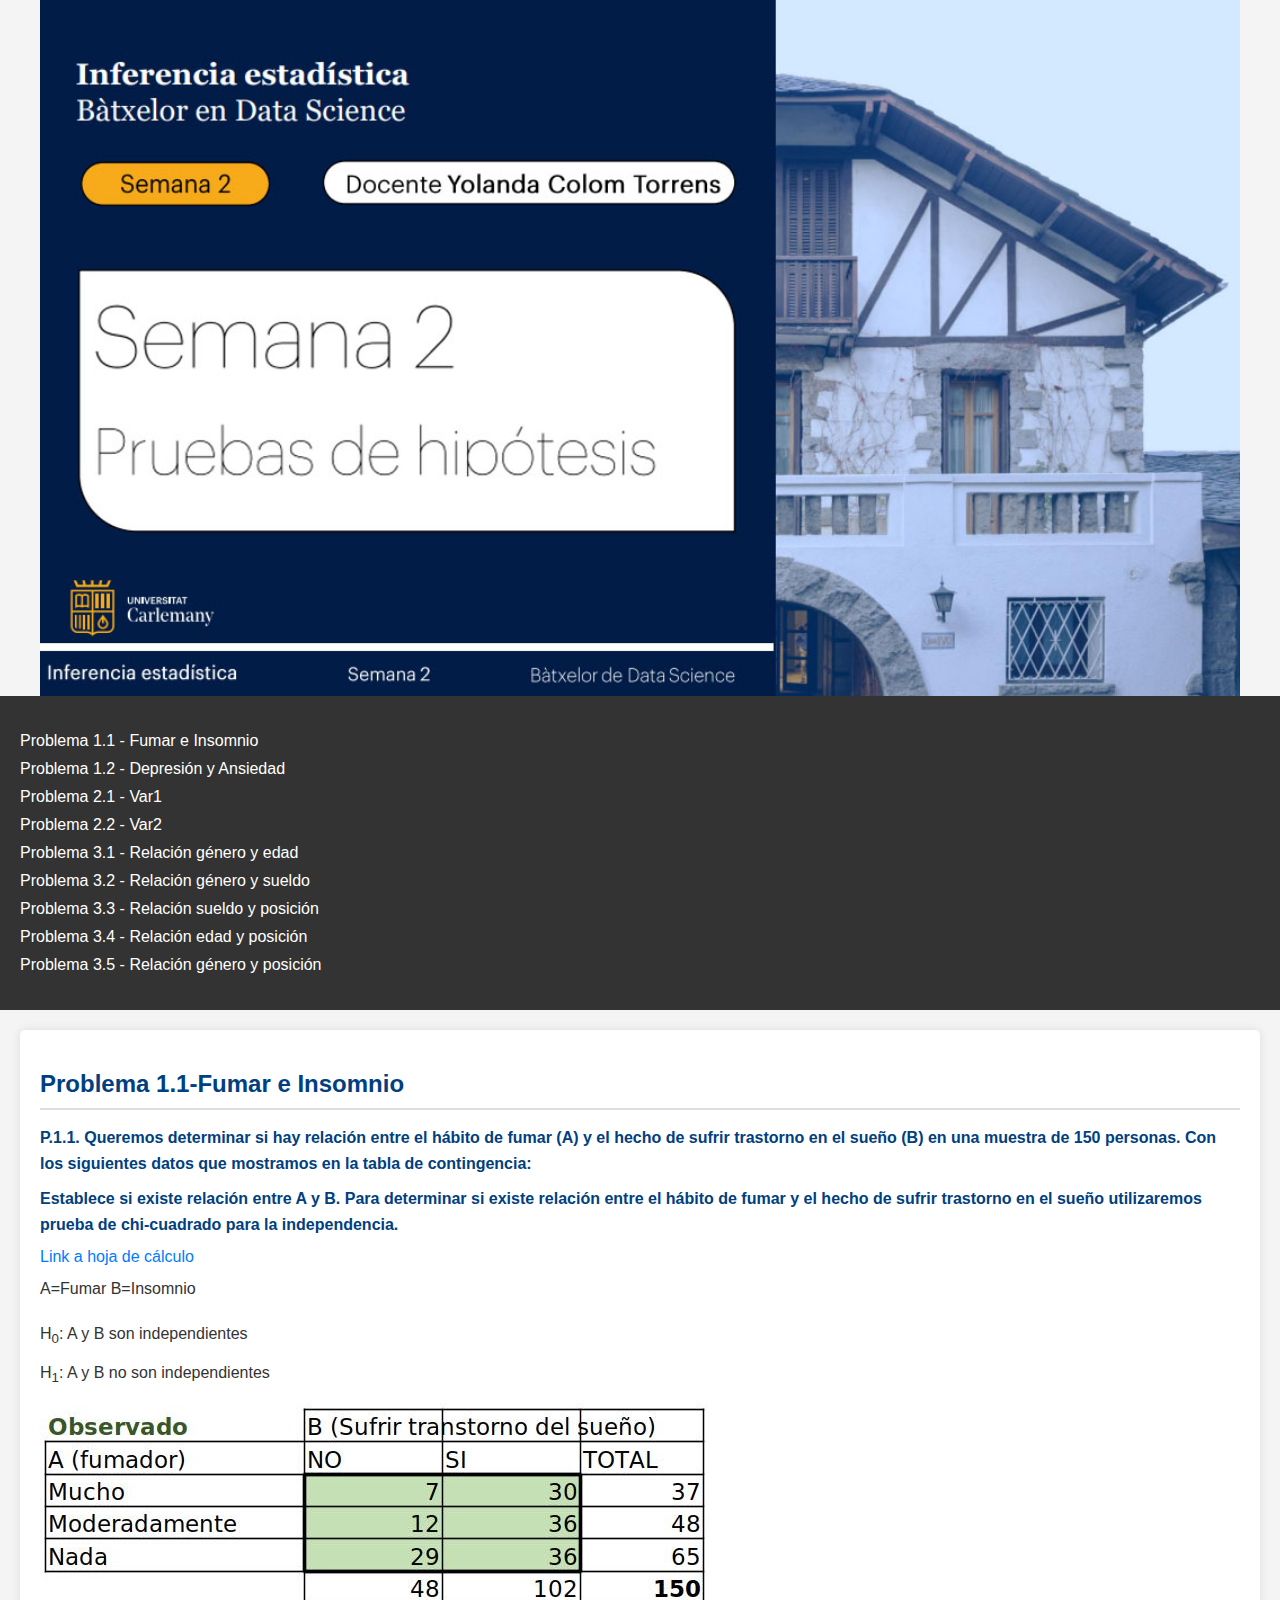
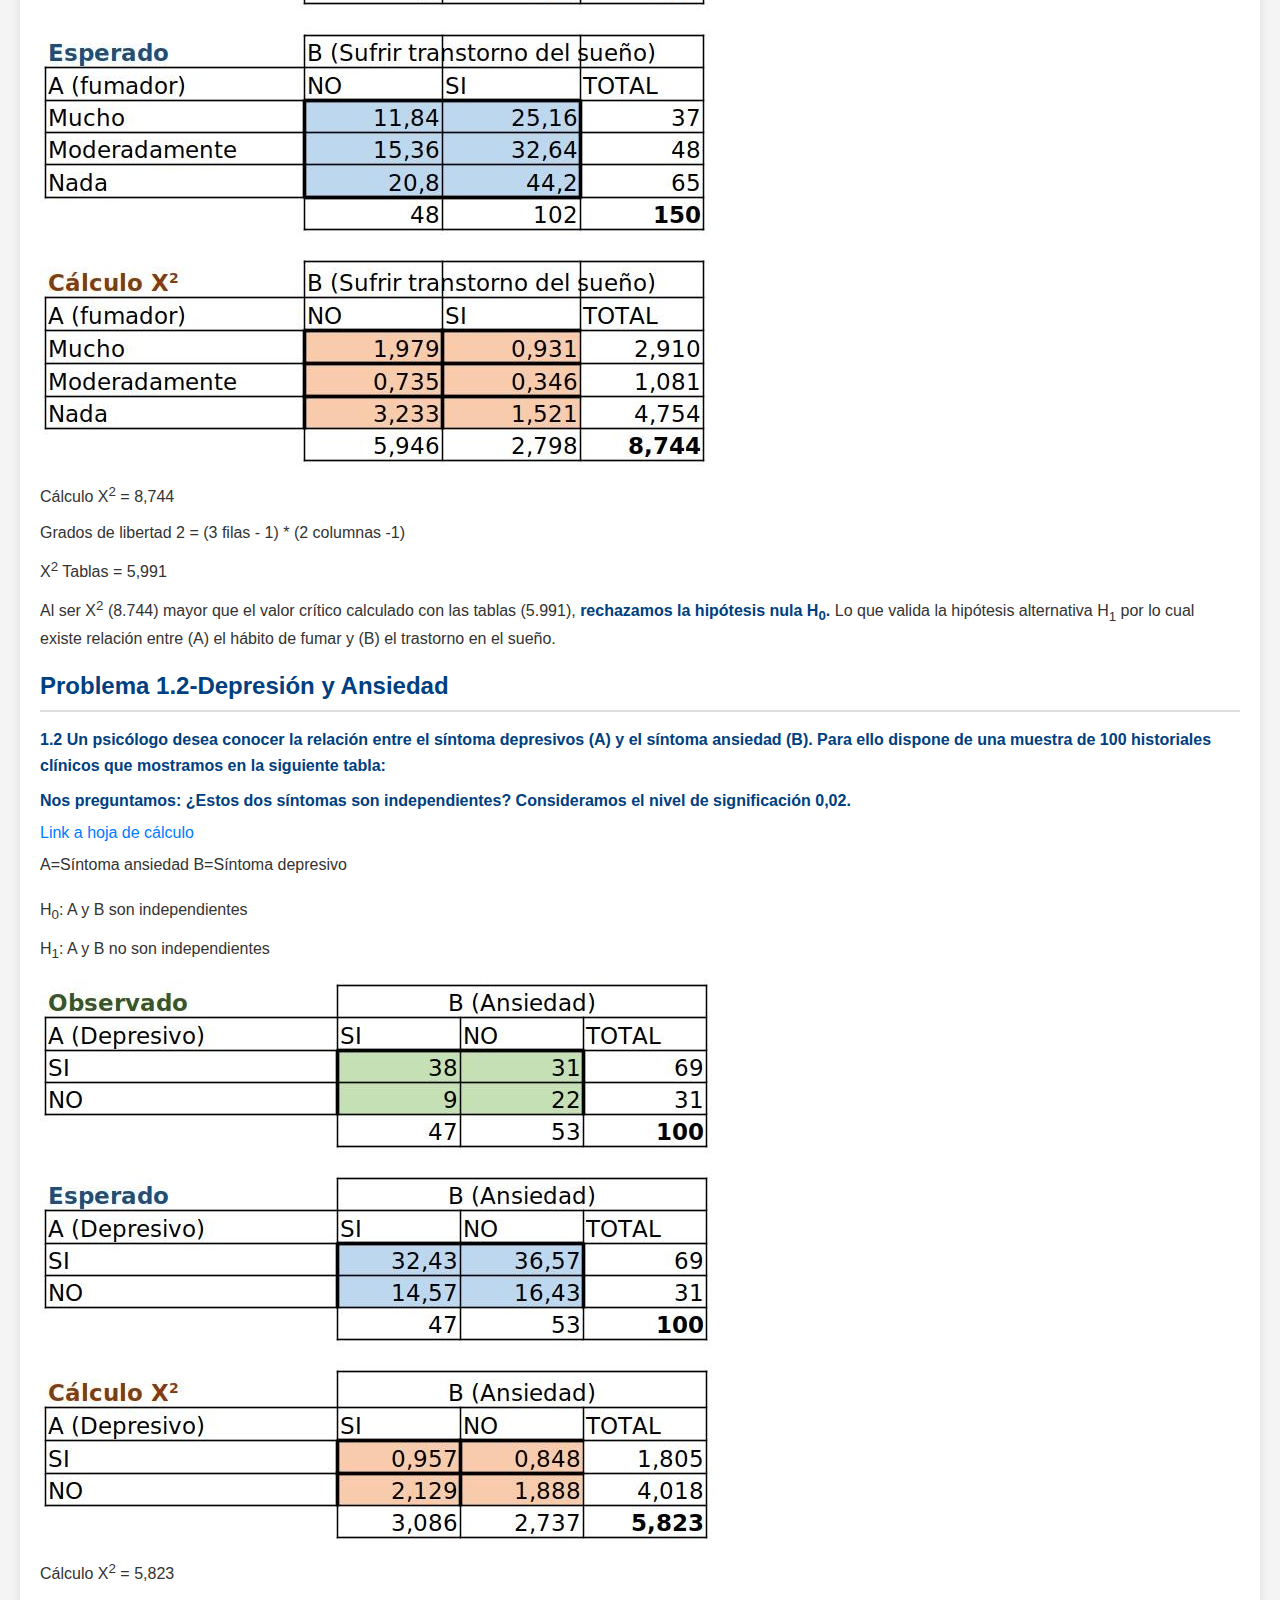
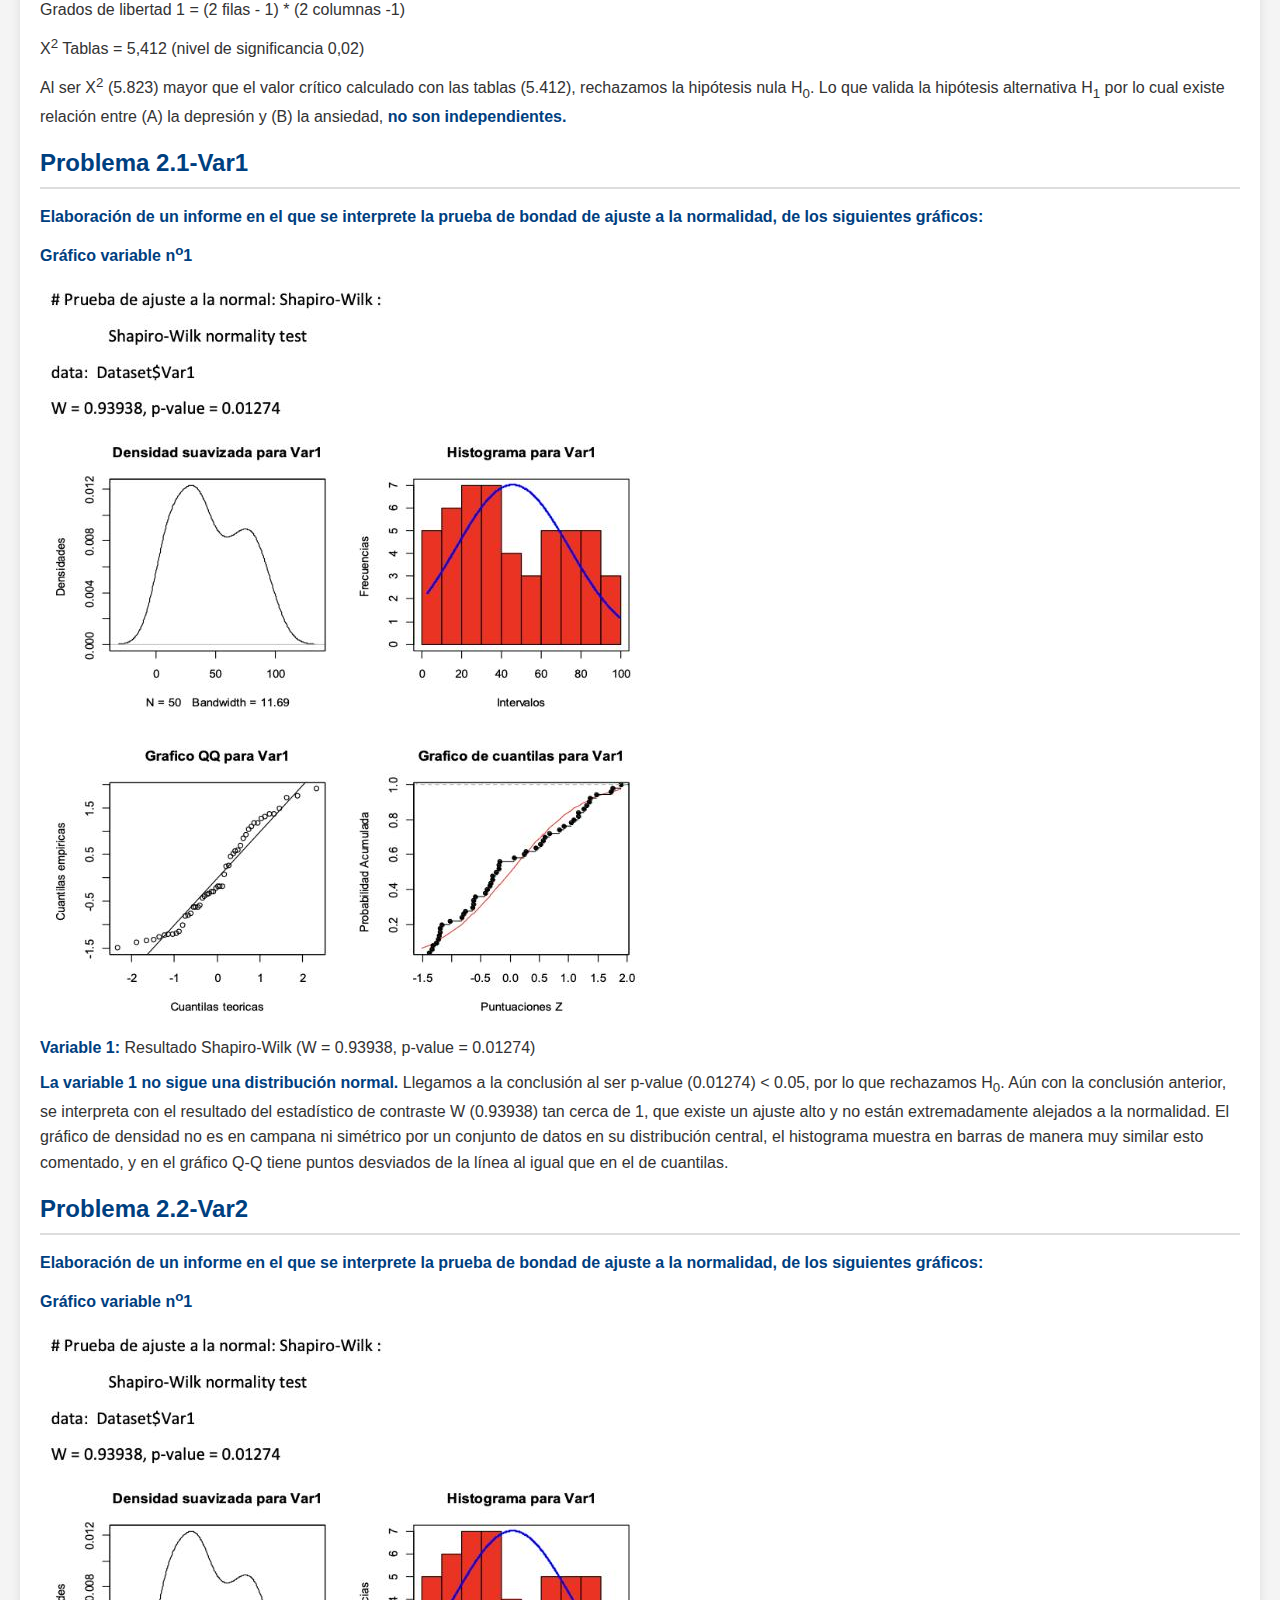
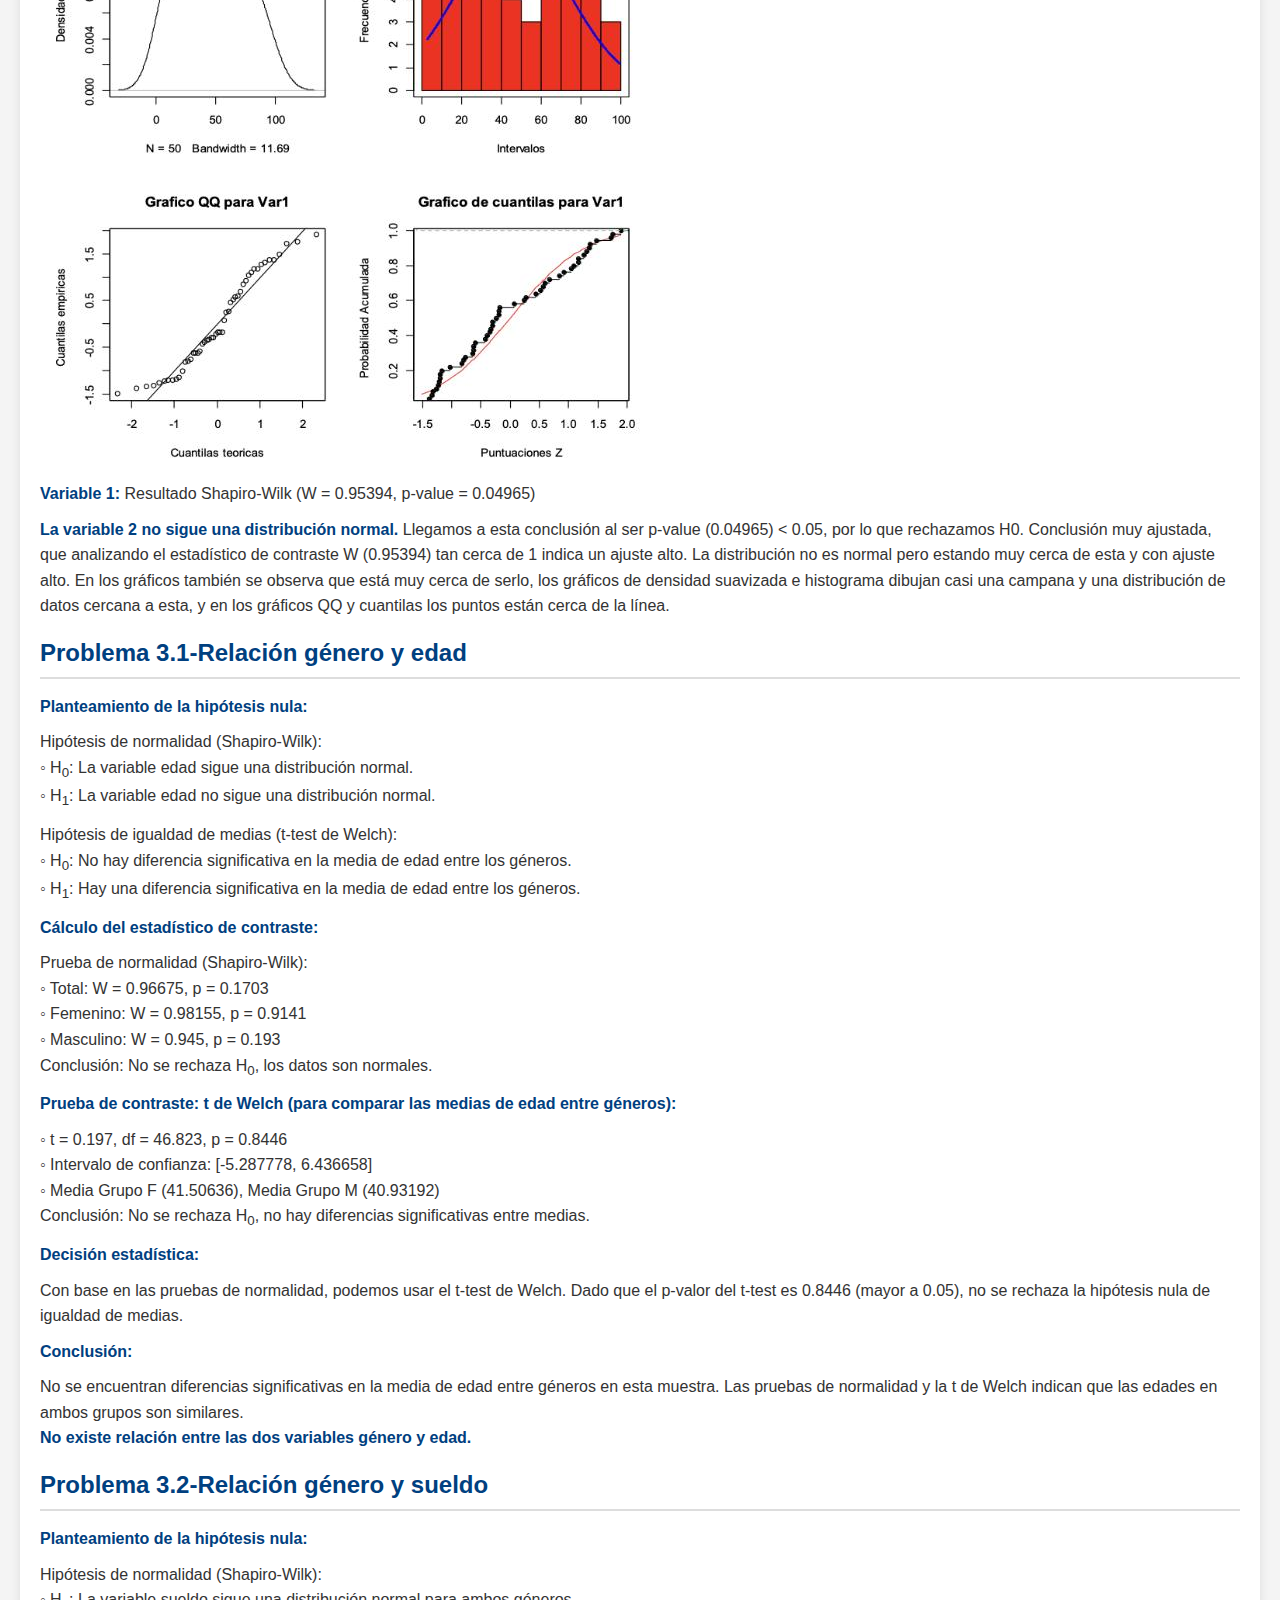
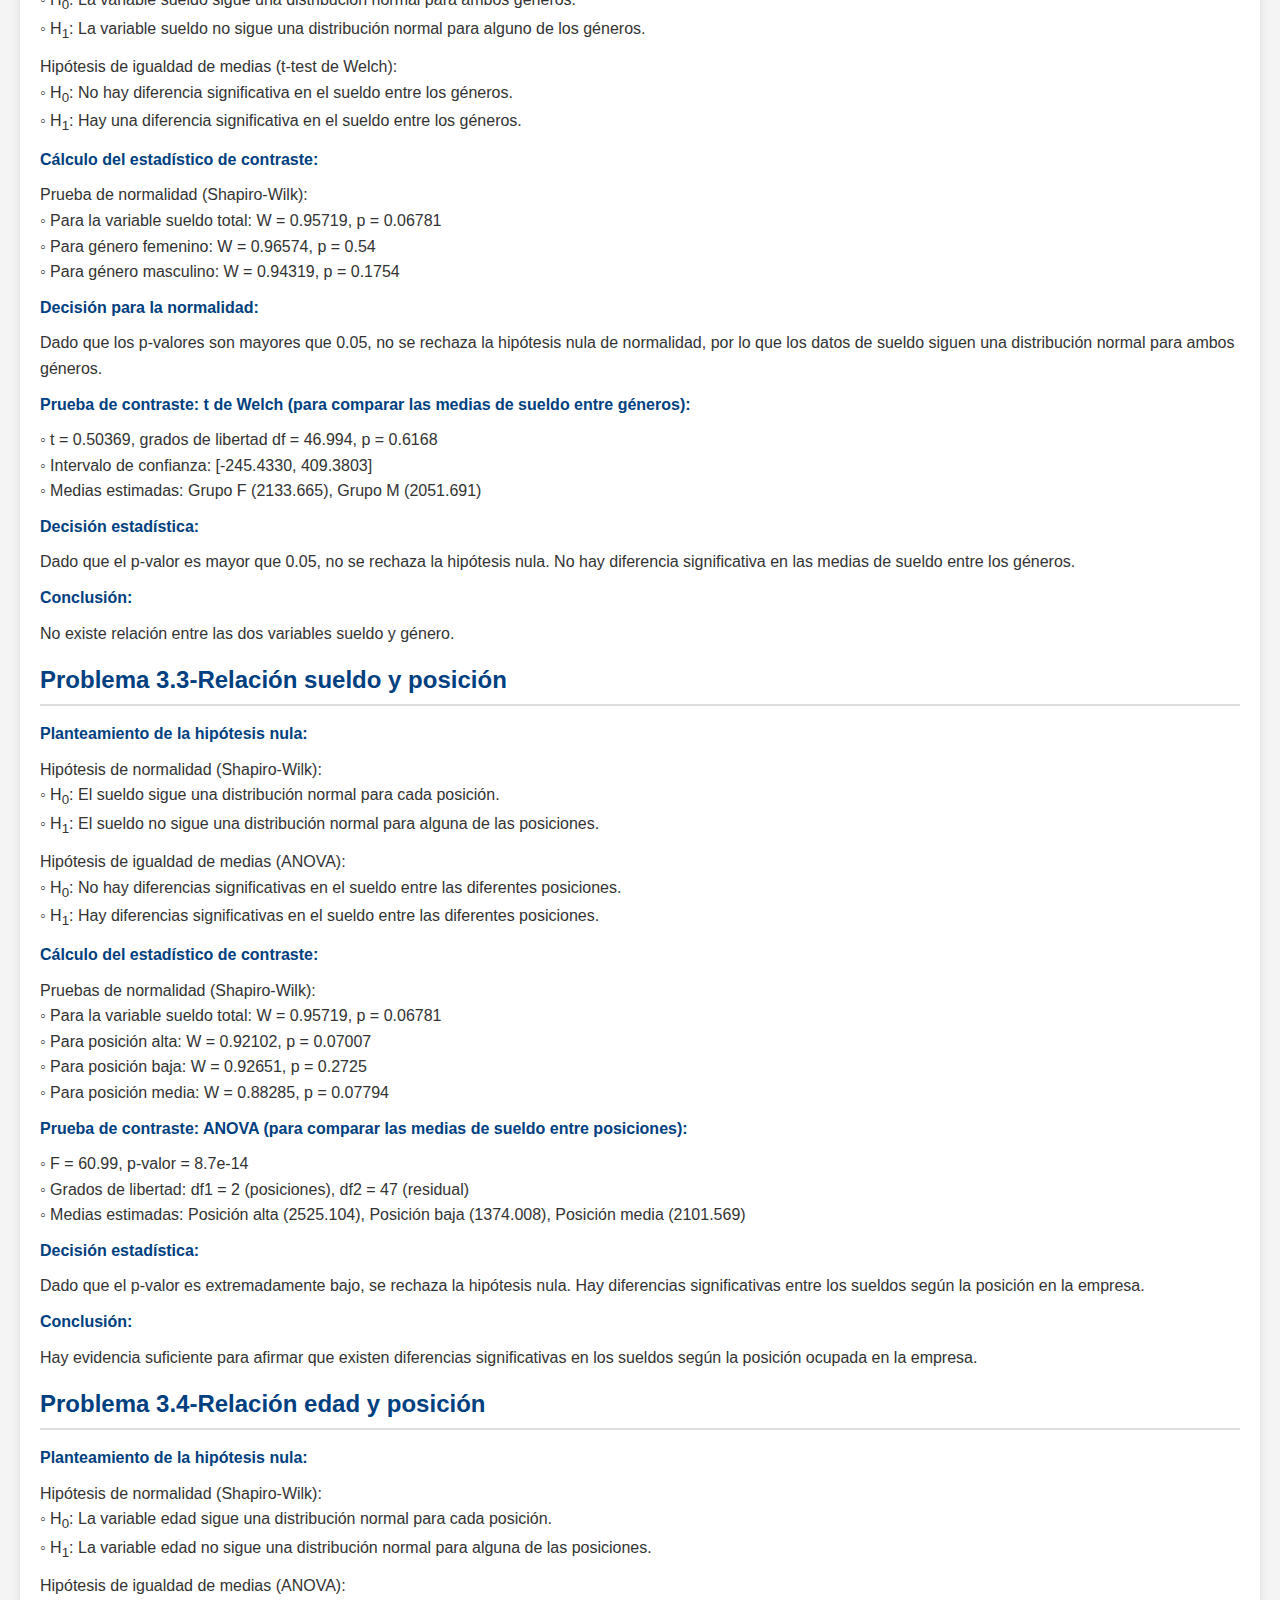
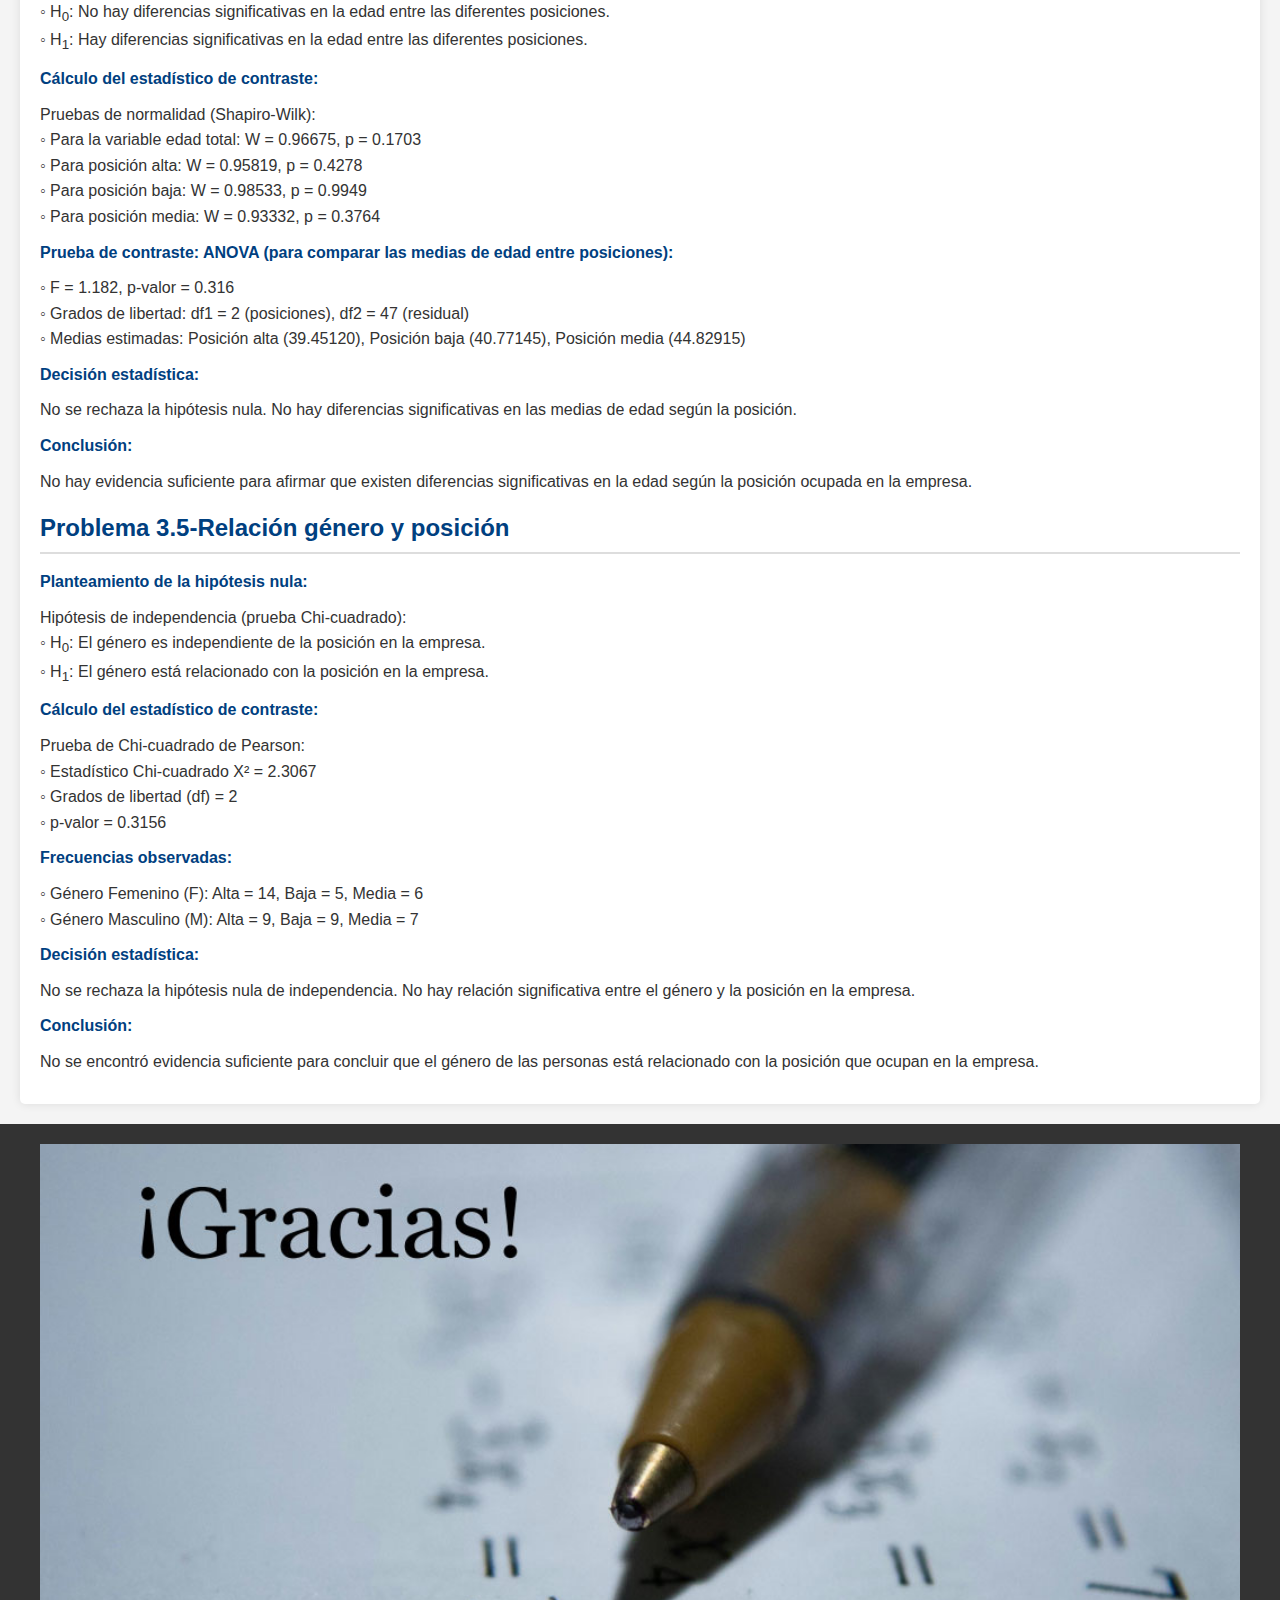
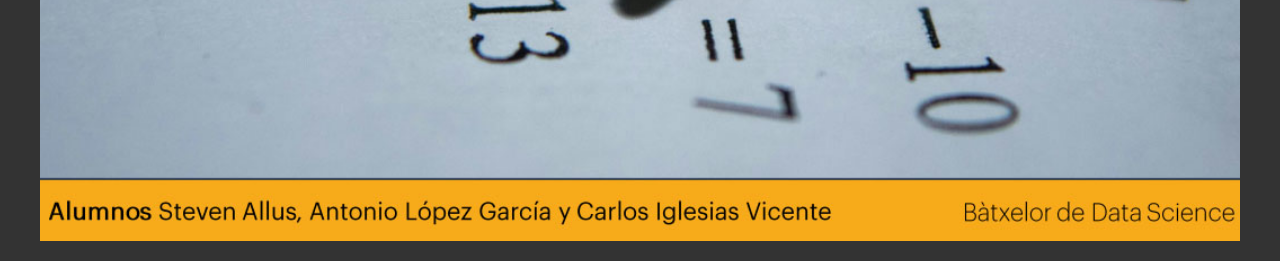
==== inferencia-estadistica/inferencia-estadistica-test.html @ 17f6346e "1-demo web" ====
<!DOCTYPE html>
<html lang="es">

<head>
  <meta charset="UTF-8">
  <meta name="viewport" content="width=device-width, initial-scale=1.0">
  <title>Inferencia estadística</title>
  <link rel="stylesheet" href="css/inferencia-estadistica-test.css">
</head>

<body>
  <img class="front-page" src="img/portada.jpg" alt="img_01">

  <!-- Índice -->
  <div id="indice">
    <ul>
      <li><a href="#fumar-insomnio">Problema 1.1 - Fumar e Insomnio</a></li>
      <li><a href="#depresion-ansiedad">Problema 1.2 - Depresión y Ansiedad</a></li>
      <li><a href="#var1">Problema 2.1 - Var1</a></li>
      <li><a href="#var2">Problema 2.2 - Var2</a></li>
      <li><a href="#relacion-genero-edad">Problema 3.1 - Relación género y edad</a></li>
      <li><a href="#relacion-genero-sueldo">Problema 3.2 - Relación género y sueldo</a></li>
      <li><a href="#relacion-sueldo-posicion">Problema 3.3 - Relación sueldo y posición</a></li>
      <li><a href="#relacion-edad-posicion">Problema 3.4 - Relación edad y posición</a></li>
      <li><a href="#relacion-genero-posicion">Problema 3.5 - Relación género y posición</a></li>
    </ul>
  </div>

  <!-- Secciones de problemas -->
  <article class="article">
    <section id="fumar-insomnio">
      <h2>Problema 1.1-Fumar e Insomnio</h2>
      <p>
        <strong>
          P.1.1. Queremos determinar si hay relación entre el hábito de fumar (A) y el hecho de
          sufrir trastorno en el sueño (B) en una muestra de 150 personas. Con los siguientes
          datos que mostramos en la tabla de contingencia:
        </strong>
      </p>
      <p>
        <strong>
          Establece si existe relación entre A y B.
          Para determinar si existe relación entre el hábito de fumar y el hecho de sufrir trastorno en el sueño
          utilizaremos prueba de chi-cuadrado para la independencia.
        </strong>
      </p>
      <a class="link"
        href="https://docs.google.com/spreadsheets/d/16hWwPOPFve8Zsmt8oKXIoWE0fWrvZRRQ/edit?gid=1324954301#gid=1324954301"
        target="_blank">Link a hoja de cálculo</a>
      <p>A=Fumar B=Insomnio</p>
      <div class="espacio"> </div>
      <p>H<sub>0</sub>: A y B son independientes</p>
      <p>H<sub>1</sub>: A y B no son independientes</p>
      <img class="test-1-1-image-02" src="img/test-1-1-image-02.jpg" alt="">
      <p>Cálculo X<sup>2</sup> = 8,744 </p>
      <p>Grados de libertad 2 = (3 filas - 1) * (2 columnas -1)</p>
      <p>X<sup>2</sup> Tablas = 5,991 </p>
      <p>Al ser X<sup>2</sup> (8.744) mayor que el valor crítico calculado con las tablas (5.991), <strong>rechazamos la
          hipótesis nula H<sub>0</sub>.</strong>

        Lo que valida la hipótesis alternativa H<sub>1</sub> por lo cual existe relación entre (A) el hábito de fumar y
        (B) el trastorno en el sueño.</p>
    </section>
    <section id="depresion-ansiedad">
      <h2>Problema 1.2-Depresión y Ansiedad</h2>
      <p>
        <strong>
          1.2 Un psicólogo desea conocer la relación entre el síntoma depresivos (A) y el síntoma
          ansiedad (B). Para ello dispone de una muestra de 100 historiales clínicos que
          mostramos en la siguiente tabla:
        </strong>
      </p>
      <p>
        <strong>
          Nos preguntamos: ¿Estos dos síntomas son independientes? Consideramos el nivel de
          significación 0,02.
        </strong>
      </p>
      <a class="link"
        href="https://docs.google.com/spreadsheets/d/17XYlmHq5eYqI2SYINn7-hJlilDhR_ae8/edit?usp=sharing&ouid=109041370115186845551&rtpof=true&sd=true"
        target="_blank">Link a hoja de cálculo</a>
      <p>A=Síntoma ansiedad B=Síntoma depresivo</p>
      <div class="espacio"> </div>
      <p>H<sub>0</sub>: A y B son independientes</p>
      <p>H<sub>1</sub>: A y B no son independientes</p>
      <img class="test-1-1-image-02" src="img/test-1-2-image-01.jpg" alt="">
      <p>Cálculo X<sup>2</sup> = 5,823</p>
      <p>Grados de libertad 1 = (2 filas - 1) * (2 columnas -1) </p>
      <p>X<sup>2</sup> Tablas = 5,412 (nivel de significancia 0,02)</p>
      <p>
        Al ser X<sup>2</sup> (5.823) mayor que el valor crítico calculado con las tablas (5.412), rechazamos la
        hipótesis nula H<sub>0</sub>.
        Lo que valida la hipótesis alternativa H<sub>1</sub> por lo cual existe relación entre (A) la depresión y (B) la
        ansiedad, <strong>no son independientes.</strong>
      </p>
    </section>

    <section id="var1">
      <h2>Problema 2.1-Var1</h2>
      <p>
        <strong>
          Elaboración de un informe en el que se interprete la prueba de bondad de ajuste a la normalidad, de los
          siguientes gráficos:
        </strong>
      </p>
      <p>
        <strong>Gráfico variable n<sup>o</sup>1</strong>
      </p>
      <img class="img-test-2" src="img/test-2-1-image-01.jpg" alt="Gráfico de la Variable 1">
      <p class="p-test-2"><strong>Variable 1:</strong> Resultado Shapiro-Wilk (W = 0.93938, p-value = 0.01274)</p>
      <p class="espacio"> </p>
      <p class="p-test-2">
        <strong>La variable 1 no sigue una distribución normal.</strong> Llegamos a la conclusión al ser p-value
        (0.01274) < 0.05, por lo que rechazamos H<sub>0</sub>.
          Aún con la conclusión anterior, se interpreta con el resultado del estadístico de contraste W (0.93938) tan
          cerca de 1,
          que existe un ajuste alto y no están extremadamente alejados a la normalidad.
          El gráfico de densidad no es en campana ni simétrico por un conjunto de datos en su distribución central, el
          histograma muestra en barras de manera muy similar esto comentado, y en el gráfico Q-Q tiene puntos desviados
          de
          la línea al igual que en el de cuantilas.
      </p>
    </section>


    <section id="var2">
      <h2>Problema 2.2-Var2</h2>
      <p>
        <strong>
          Elaboración de un informe en el que se interprete la prueba de bondad de ajuste a la normalidad, de los
          siguientes gráficos:
        </strong>
      </p>
      <p>
        <strong>Gráfico variable n<sup>o</sup>1</strong>
      </p>
      <img class="img-test-2" src="img/test-2-1-image-01.jpg" alt="Gráfico de la Variable 1">
      <p class="p-test-2"><strong>Variable 1:</strong> Resultado Shapiro-Wilk (W = 0.95394, p-value = 0.04965)</p>
      <p class="espacio"> </p>
      <p class="p-test-2">
        <strong>La variable 2 no sigue una distribución normal.</strong> Llegamos a esta conclusión al ser p-value
        (0.04965) < 0.05, por lo que rechazamos H0. Conclusión muy ajustada, que analizando el estadístico de contraste
          W (0.95394) tan cerca de 1 indica un ajuste alto. La distribución no es normal pero estando muy cerca de esta
          y con ajuste alto. En los gráficos también se observa que está muy cerca de serlo, los gráficos de densidad
          suavizada e histograma dibujan casi una campana y una distribución de datos cercana a esta, y en los gráficos
          QQ y cuantilas los puntos están cerca de la línea. </p>
    </section>

    <section id="relacion-genero-edad">
      <h2>Problema 3.1-Relación género y edad</h2>

      <div class="contenedor">
        <div class="columna izquierda">
          <p><strong>Planteamiento de la hipótesis nula:</strong></p>
          <p>
            Hipótesis de normalidad (Shapiro-Wilk): <br>
            ◦ H<sub>0</sub>: La variable edad sigue una distribución normal. <br>
            ◦ H<sub>1</sub>: La variable edad no sigue una distribución normal.
          </p>
          <p>
            Hipótesis de igualdad de medias (t-test de Welch): <br>
            ◦ H<sub>0</sub>: No hay diferencia significativa en la media de edad entre los géneros. <br>
            ◦ H<sub>1</sub>: Hay una diferencia significativa en la media de edad entre los géneros.
          </p>
          <p><strong>Cálculo del estadístico de contraste:</strong></p>
          <p>
            Prueba de normalidad (Shapiro-Wilk): <br>
            ◦ Total: W = 0.96675, p = 0.1703 <br>
            ◦ Femenino: W = 0.98155, p = 0.9141 <br>
            ◦ Masculino: W = 0.945, p = 0.193 <br>
            Conclusión: No se rechaza H<sub>0</sub>, los datos son normales.
          </p>
        </div>

        <div class="columna derecha">
          <p><strong>Prueba de contraste: t de Welch (para comparar las medias de edad entre géneros):</strong></p>
          <p>
            ◦ t = 0.197, df = 46.823, p = 0.8446 <br>
            ◦ Intervalo de confianza: [-5.287778, 6.436658] <br>
            ◦ Media Grupo F (41.50636), Media Grupo M (40.93192) <br>
            Conclusión: No se rechaza H<sub>0</sub>, no hay diferencias significativas entre medias.
          </p>
          <p><strong>Decisión estadística:</strong></p>
          <p>
            Con base en las pruebas de normalidad, podemos usar el t-test de Welch. Dado que el p-valor del t-test es
            0.8446 (mayor a 0.05), no se rechaza la hipótesis nula de igualdad de medias.
          </p>
          <p><strong>Conclusión:</strong></p>
          <p>
            No se encuentran diferencias significativas en la media de edad entre géneros en esta muestra. Las pruebas
            de normalidad y la t de Welch indican que las edades en ambos grupos son similares. <br>
            <strong>No existe relación entre las dos variables género y edad.</strong>
          </p>
        </div>
      </div>
    </section>


    <section id="relacion-genero-sueldo">
      <h2>Problema 3.2-Relación género y sueldo</h2>

      <div class="contenedor">
        <div class="columna izquierda">
          <p><strong>Planteamiento de la hipótesis nula:</strong></p>
          <p>
            Hipótesis de normalidad (Shapiro-Wilk): <br>
            ◦ H<sub>0</sub>: La variable sueldo sigue una distribución normal para ambos géneros. <br>
            ◦ H<sub>1</sub>: La variable sueldo no sigue una distribución normal para alguno de los géneros.
          </p>
          <p>
            Hipótesis de igualdad de medias (t-test de Welch): <br>
            ◦ H<sub>0</sub>: No hay diferencia significativa en el sueldo entre los géneros. <br>
            ◦ H<sub>1</sub>: Hay una diferencia significativa en el sueldo entre los géneros.
          </p>
          <p><strong>Cálculo del estadístico de contraste:</strong></p>
          <p>
            Prueba de normalidad (Shapiro-Wilk): <br>
            ◦ Para la variable sueldo total: W = 0.95719, p = 0.06781 <br>
            ◦ Para género femenino: W = 0.96574, p = 0.54 <br>
            ◦ Para género masculino: W = 0.94319, p = 0.1754
          </p>
        </div>

        <div class="columna derecha">
          <p><strong>Decisión para la normalidad:</strong></p>
          <p>
            Dado que los p-valores son mayores que 0.05, no se rechaza la hipótesis nula de normalidad, por lo que los
            datos de sueldo siguen una distribución normal para ambos géneros.
          </p>
          <p><strong>Prueba de contraste: t de Welch (para comparar las medias de sueldo entre géneros):</strong></p>
          <p>
            ◦ t = 0.50369, grados de libertad df = 46.994, p = 0.6168 <br>
            ◦ Intervalo de confianza: [-245.4330, 409.3803] <br>
            ◦ Medias estimadas: Grupo F (2133.665), Grupo M (2051.691)
          </p>
          <p><strong>Decisión estadística:</strong></p>
          <p>
            Dado que el p-valor es mayor que 0.05, no se rechaza la hipótesis nula. No hay diferencia significativa en
            las medias de sueldo entre los géneros.
          </p>
          <p><strong>Conclusión:</strong></p>
          <p>No existe relación entre las dos variables sueldo y género.</p>
        </div>
      </div>
    </section>

    <!-- Problema 3.3 - Relación sueldo y posición -->
    <section id="relacion-sueldo-posicion">
      <h2>Problema 3.3-Relación sueldo y posición</h2>

      <div class="contenedor">
        <div class="columna izquierda">
          <p><strong>Planteamiento de la hipótesis nula:</strong></p>
          <p>
            Hipótesis de normalidad (Shapiro-Wilk): <br>
            ◦ H<sub>0</sub>: El sueldo sigue una distribución normal para cada posición. <br>
            ◦ H<sub>1</sub>: El sueldo no sigue una distribución normal para alguna de las posiciones.
          </p>
          <p>
            Hipótesis de igualdad de medias (ANOVA): <br>
            ◦ H<sub>0</sub>: No hay diferencias significativas en el sueldo entre las diferentes posiciones. <br>
            ◦ H<sub>1</sub>: Hay diferencias significativas en el sueldo entre las diferentes posiciones.
          </p>
          <p><strong>Cálculo del estadístico de contraste:</strong></p>
          <p>
            Pruebas de normalidad (Shapiro-Wilk): <br>
            ◦ Para la variable sueldo total: W = 0.95719, p = 0.06781 <br>
            ◦ Para posición alta: W = 0.92102, p = 0.07007 <br>
            ◦ Para posición baja: W = 0.92651, p = 0.2725 <br>
            ◦ Para posición media: W = 0.88285, p = 0.07794
          </p>
        </div>

        <div class="columna derecha">
          <p><strong>Prueba de contraste: ANOVA (para comparar las medias de sueldo entre posiciones):</strong></p>
          <p>
            ◦ F = 60.99, p-valor = 8.7e-14 <br>
            ◦ Grados de libertad: df1 = 2 (posiciones), df2 = 47 (residual) <br>
            ◦ Medias estimadas: Posición alta (2525.104), Posición baja (1374.008), Posición media (2101.569)
          </p>
          <p><strong>Decisión estadística:</strong></p>
          <p>
            Dado que el p-valor es extremadamente bajo, se rechaza la hipótesis nula. Hay diferencias significativas
            entre los sueldos según la posición en la empresa.
          </p>
          <p><strong>Conclusión:</strong></p>
          <p>Hay evidencia suficiente para afirmar que existen diferencias significativas en los sueldos según la
            posición ocupada en la empresa.</p>
        </div>
      </div>
    </section>

    <!-- Problema 3.4 - Relación edad y posición -->
    <section id="relacion-edad-posicion">
      <h2>Problema 3.4-Relación edad y posición</h2>

      <div class="contenedor">
        <div class="columna izquierda">
          <p><strong>Planteamiento de la hipótesis nula:</strong></p>
          <p>
            Hipótesis de normalidad (Shapiro-Wilk): <br>
            ◦ H<sub>0</sub>: La variable edad sigue una distribución normal para cada posición. <br>
            ◦ H<sub>1</sub>: La variable edad no sigue una distribución normal para alguna de las posiciones.
          </p>
          <p>
            Hipótesis de igualdad de medias (ANOVA): <br>
            ◦ H<sub>0</sub>: No hay diferencias significativas en la edad entre las diferentes posiciones. <br>
            ◦ H<sub>1</sub>: Hay diferencias significativas en la edad entre las diferentes posiciones.
          </p>
          <p><strong>Cálculo del estadístico de contraste:</strong></p>
          <p>
            Pruebas de normalidad (Shapiro-Wilk): <br>
            ◦ Para la variable edad total: W = 0.96675, p = 0.1703 <br>
            ◦ Para posición alta: W = 0.95819, p = 0.4278 <br>
            ◦ Para posición baja: W = 0.98533, p = 0.9949 <br>
            ◦ Para posición media: W = 0.93332, p = 0.3764
          </p>
        </div>

        <div class="columna derecha">
          <p><strong>Prueba de contraste: ANOVA (para comparar las medias de edad entre posiciones):</strong></p>
          <p>
            ◦ F = 1.182, p-valor = 0.316 <br>
            ◦ Grados de libertad: df1 = 2 (posiciones), df2 = 47 (residual) <br>
            ◦ Medias estimadas: Posición alta (39.45120), Posición baja (40.77145), Posición media (44.82915)
          </p>
          <p><strong>Decisión estadística:</strong></p>
          <p>No se rechaza la hipótesis nula. No hay diferencias significativas en las medias de edad según la posición.
          </p>
          <p><strong>Conclusión:</strong></p>
          <p>No hay evidencia suficiente para afirmar que existen diferencias significativas en la edad según la
            posición ocupada en la empresa.</p>
        </div>
      </div>
    </section>

    <!-- Problema 3.5 - Relación género y posición -->
    <section id="relacion-genero-posicion">
      <h2>Problema 3.5-Relación género y posición</h2>

      <div class="contenedor">
        <div class="columna izquierda">
          <p><strong>Planteamiento de la hipótesis nula:</strong></p>
          <p>
            Hipótesis de independencia (prueba Chi-cuadrado): <br>
            ◦ H<sub>0</sub>: El género es independiente de la posición en la empresa. <br>
            ◦ H<sub>1</sub>: El género está relacionado con la posición en la empresa.
          </p>
          <p><strong>Cálculo del estadístico de contraste:</strong></p>
          <p>
            Prueba de Chi-cuadrado de Pearson: <br>
            ◦ Estadístico Chi-cuadrado X² = 2.3067 <br>
            ◦ Grados de libertad (df) = 2 <br>
            ◦ p-valor = 0.3156
          </p>
          <p><strong>Frecuencias observadas:</strong></p>
          <p>
            ◦ Género Femenino (F): Alta = 14, Baja = 5, Media = 6 <br>
            ◦ Género Masculino (M): Alta = 9, Baja = 9, Media = 7
          </p>
        </div>

        <div class="columna derecha">
          <p><strong>Decisión estadística:</strong></p>
          <p>No se rechaza la hipótesis nula de independencia. No hay relación significativa entre el género y la
            posición en la empresa.</p>
          <p><strong>Conclusión:</strong></p>
          <p>No se encontró evidencia suficiente para concluir que el género de las personas está relacionado con la
            posición que ocupan en la empresa.</p>
        </div>
      </div>
    </section>
  </article>
  <footer>
    <img class="front-page" src="img/end.jpg" alt="footer">
  </footer>
</body>

</html>
---- inferencia-estadistica/css/inferencia-estadistica-test.css ----
/* Estilos generales */
body {
    font-family: Arial, sans-serif;
    margin: 0;
    padding: 0;
    background-color: #f4f4f4;
    color: #333;
  }
  
  h1, h2 {
    color: #004080;
  }
  
  p {
    line-height: 1.6;
    margin: 15px 0;
  }
  
  a {
    color: #007bff;
    text-decoration: none;
  }
  
  a:hover {
    text-decoration: underline;
  }
  
  /* Estilo para la portada */
  .front-page {
    display: block;
    margin: 0 auto;
    width: 100%;
    max-width: 1200px;
  }
  
  /* Índice */
  #indice {
    background-color: #333;
    padding: 20px;
    color: white;
  }
  
  #indice ul {
    list-style: none;
    padding-left: 0;
  }
  
  #indice li {
    margin: 10px 0;
  }
  
  #indice a {
    color: white;
  }
  
  #indice a:hover {
    color: #ddd;
  }
  
  /* Estilos para los artículos */
  .article {
    margin: 20px;
    padding: 20px;
    background-color: white;
    border-radius: 5px;
    box-shadow: 0 0 10px rgba(0, 0, 0, 0.1);
  }
  
  .article h2 {
    border-bottom: 2px solid #ddd;
    padding-bottom: 10px;
    margin-bottom: 15px;
  }
  
  .article p {
    margin: 10px 0;
  }
  
  .article strong {
    color: #004080;
  }
  
  /* Estilos para imágenes dentro de las secciones */
  .article img {
    display: block;
    margin: 15px 0;
    max-width: 100%;
    height: auto;
    border-radius: 5px;
  }
  
  /* Espacios adicionales */
  .espacio {
    margin: 20px 0;
  }
  
  /* Footer */
  footer {
    background-color: #333;
    color: white;
    text-align: center;
    padding: 20px;
    margin-top: 20px;
  }
  
  footer img {
    display: block;
    margin: 0 auto;
    max-width: 300px;
    height: auto;
  }
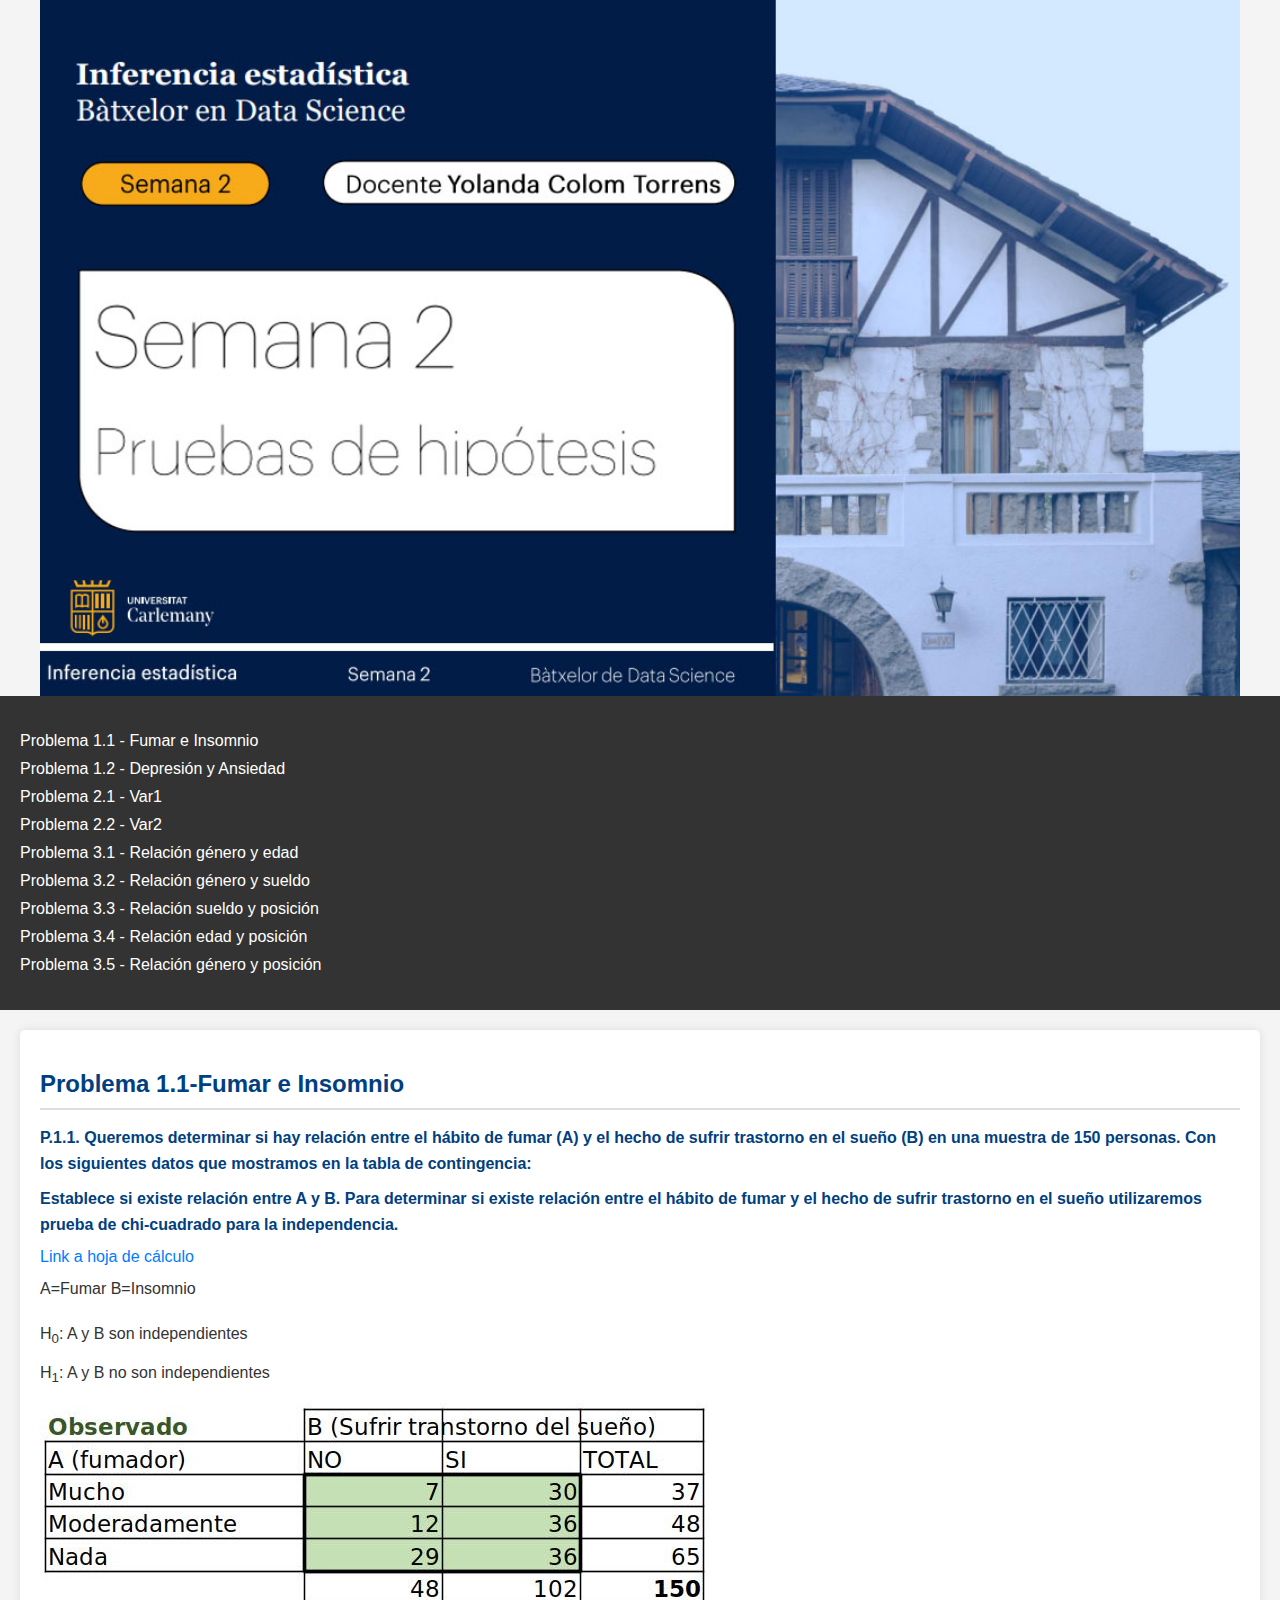
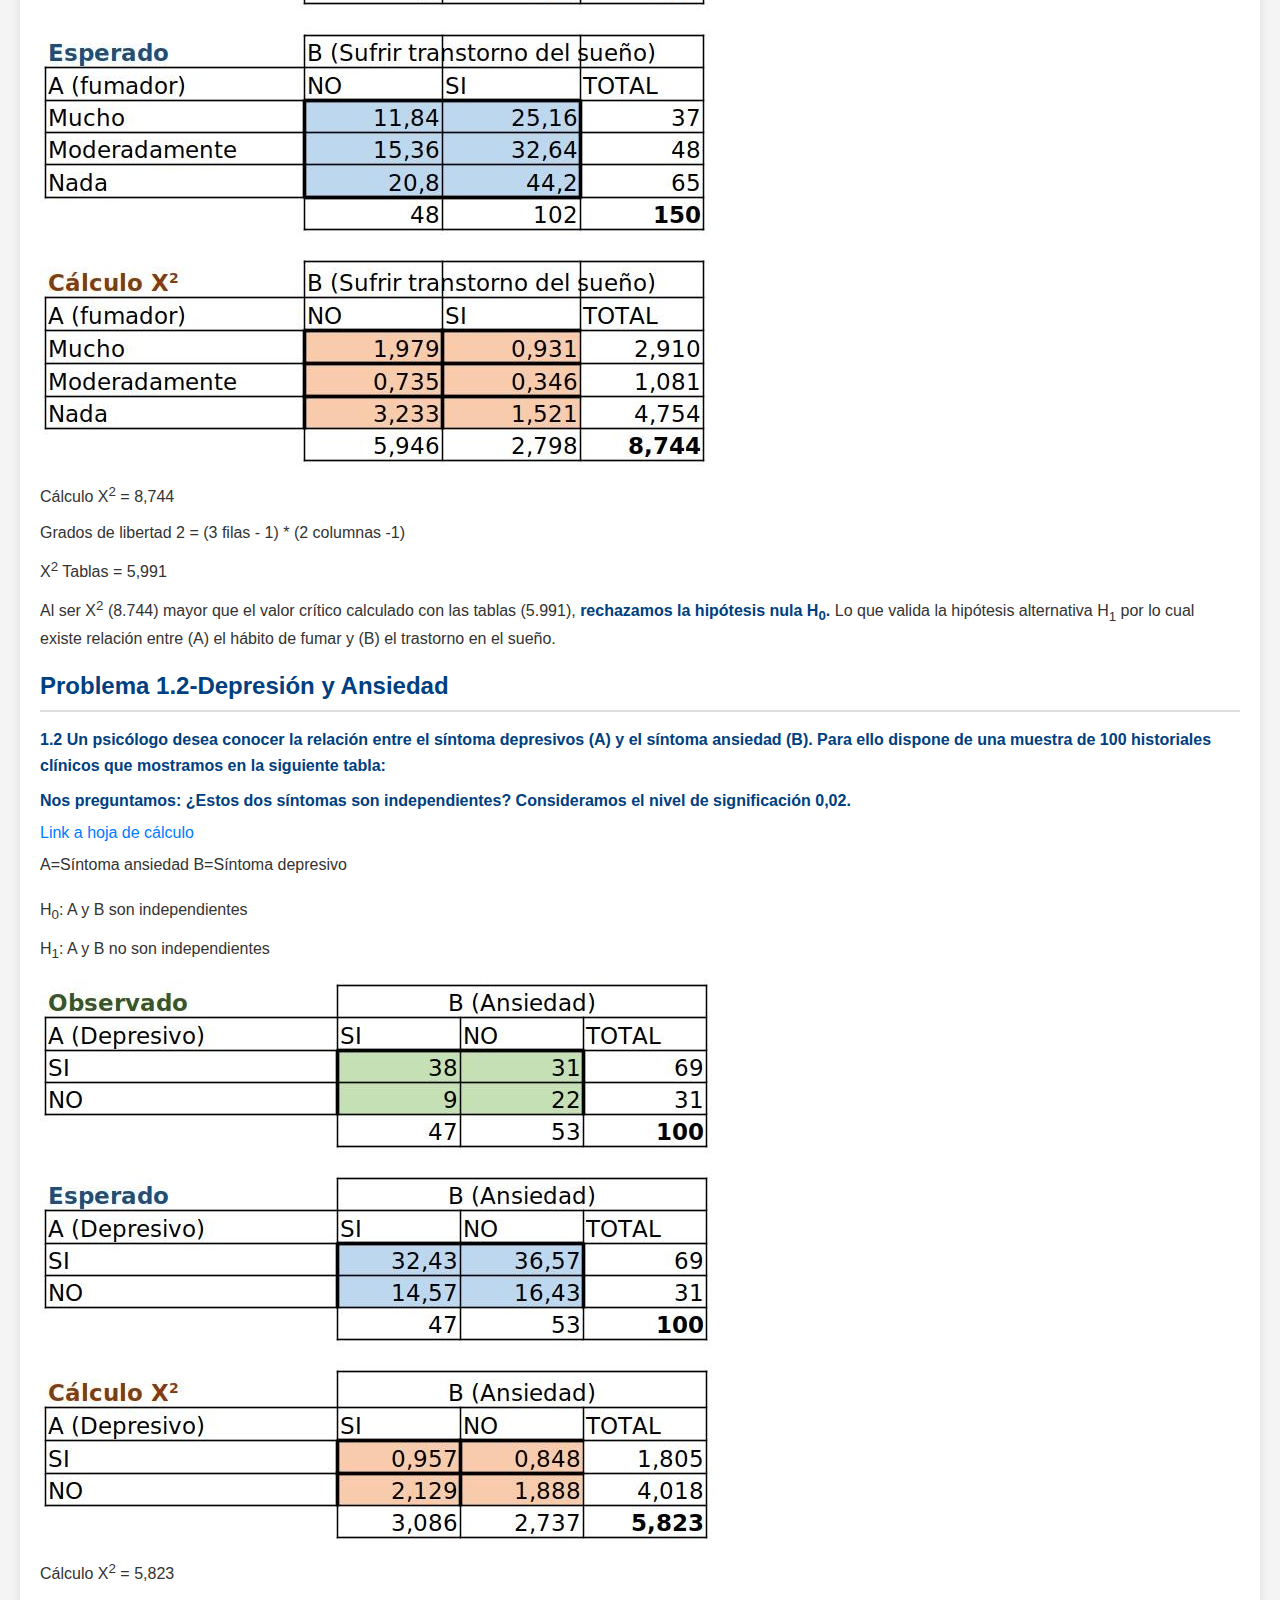
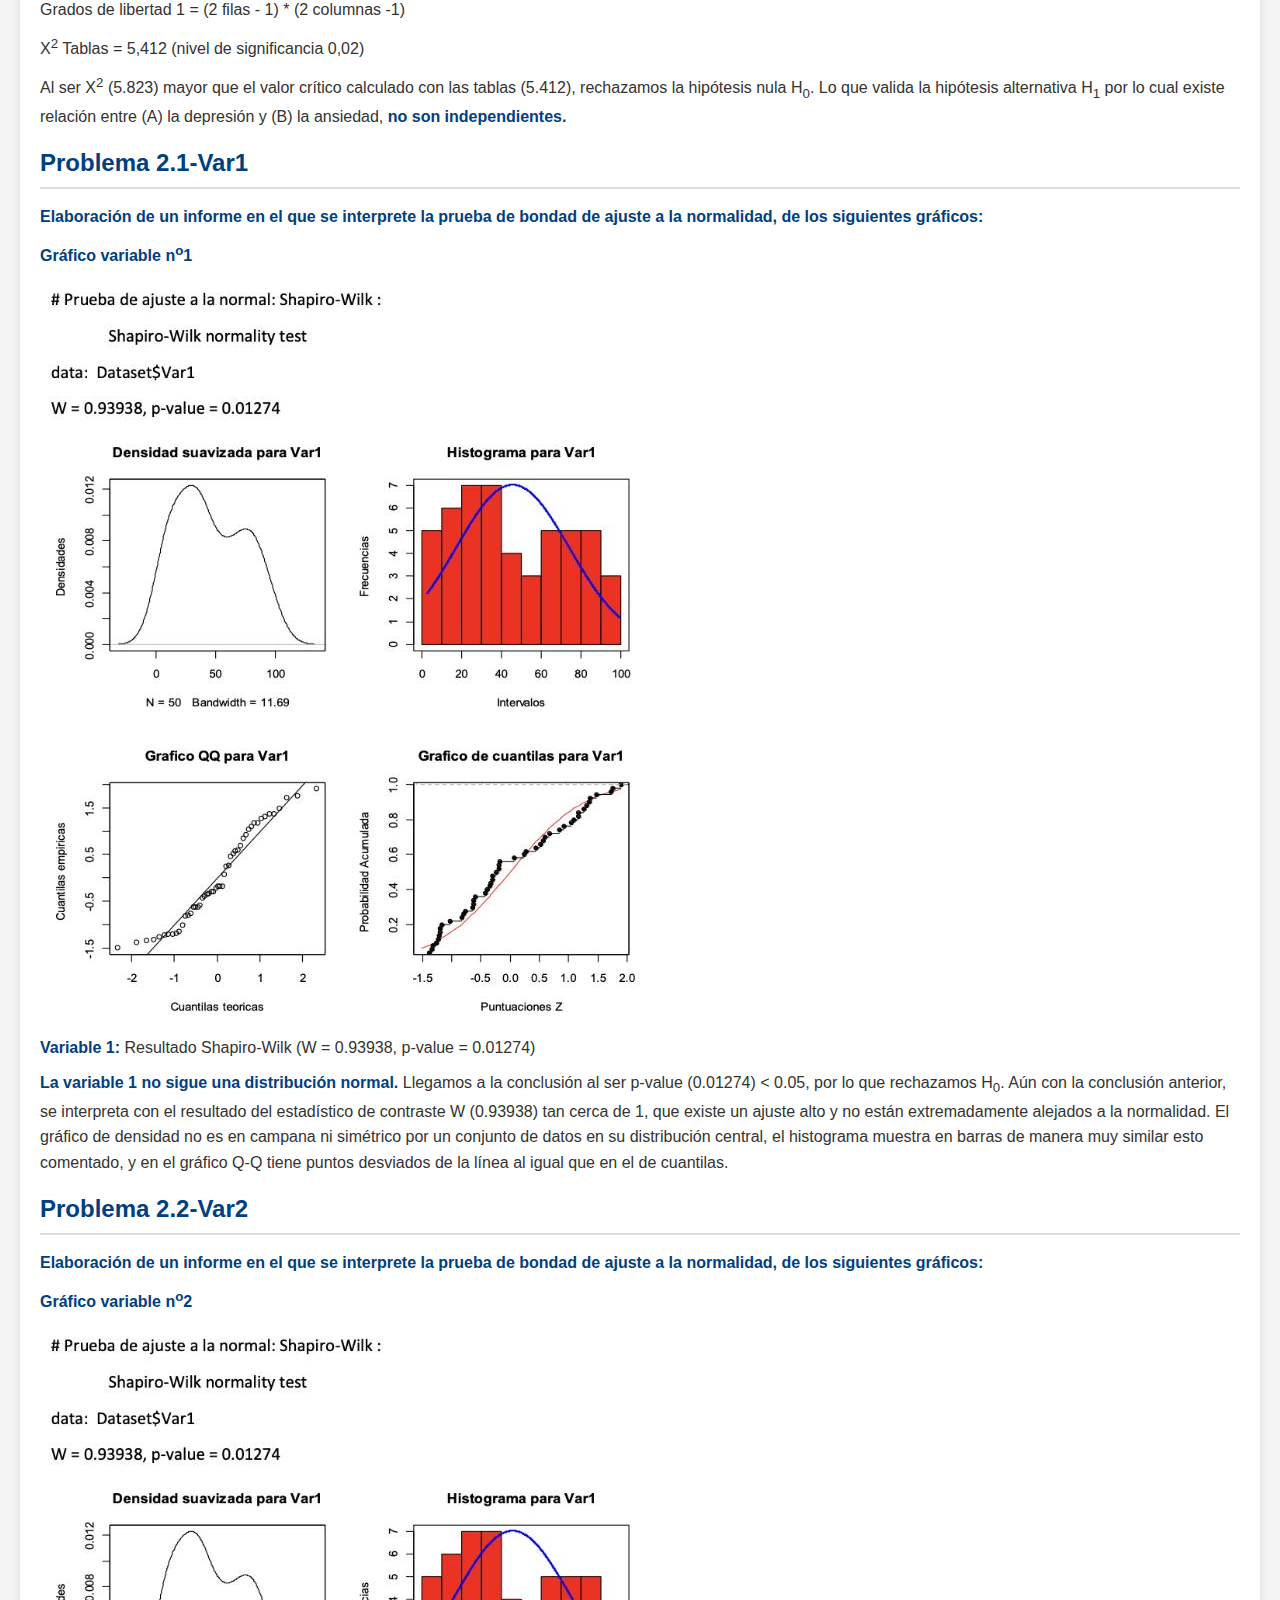
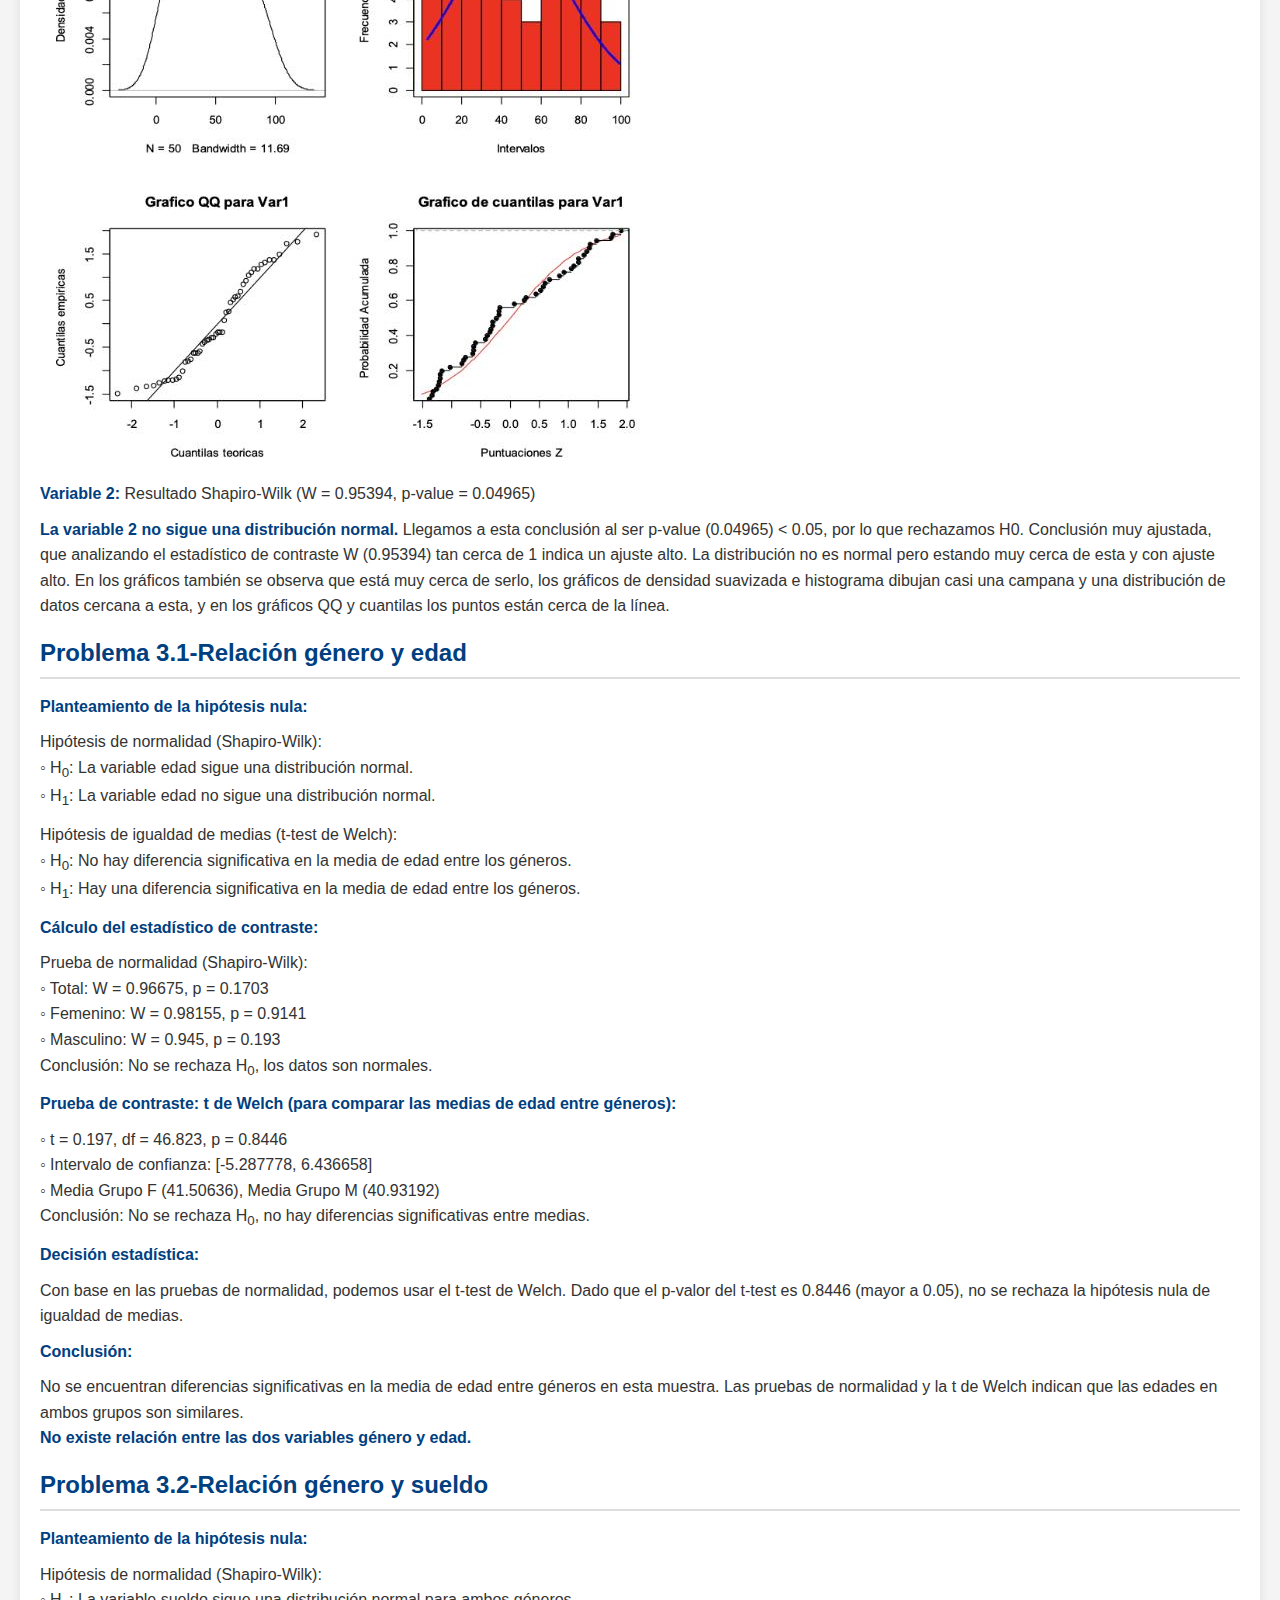
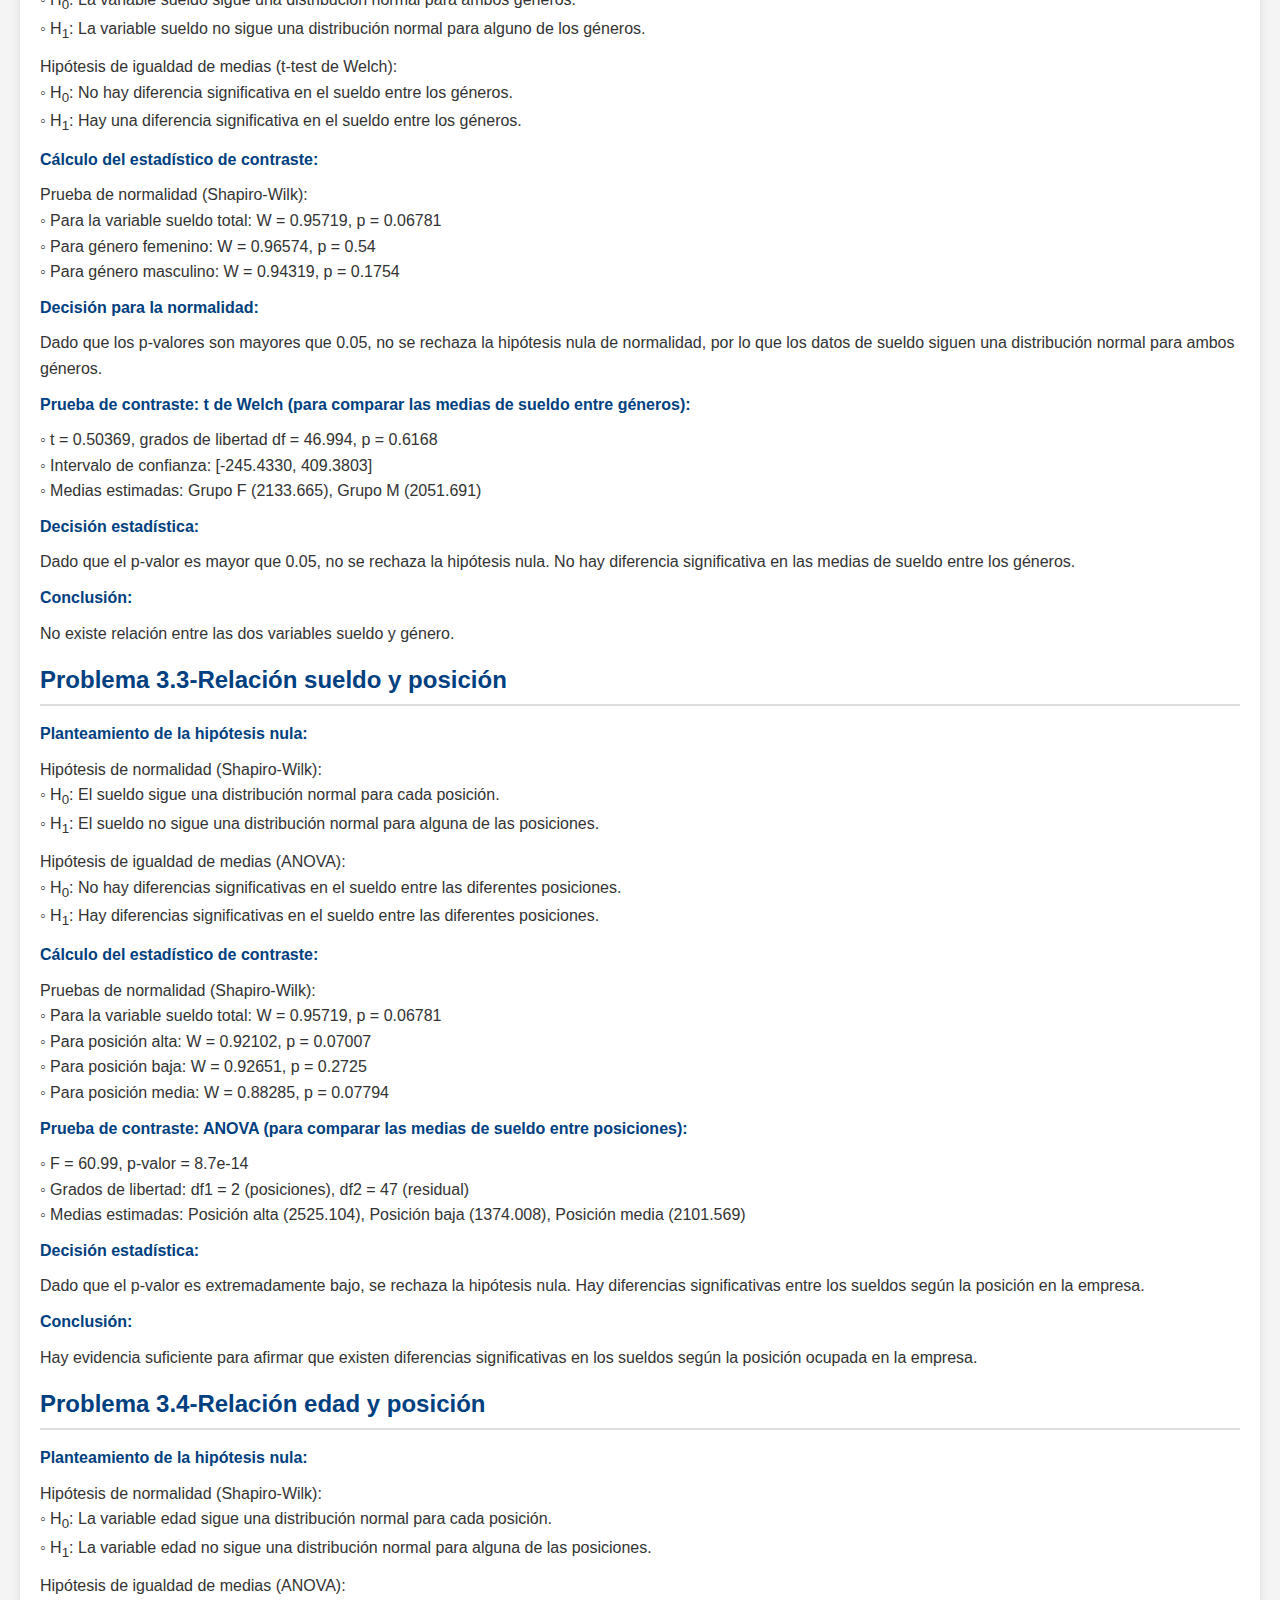
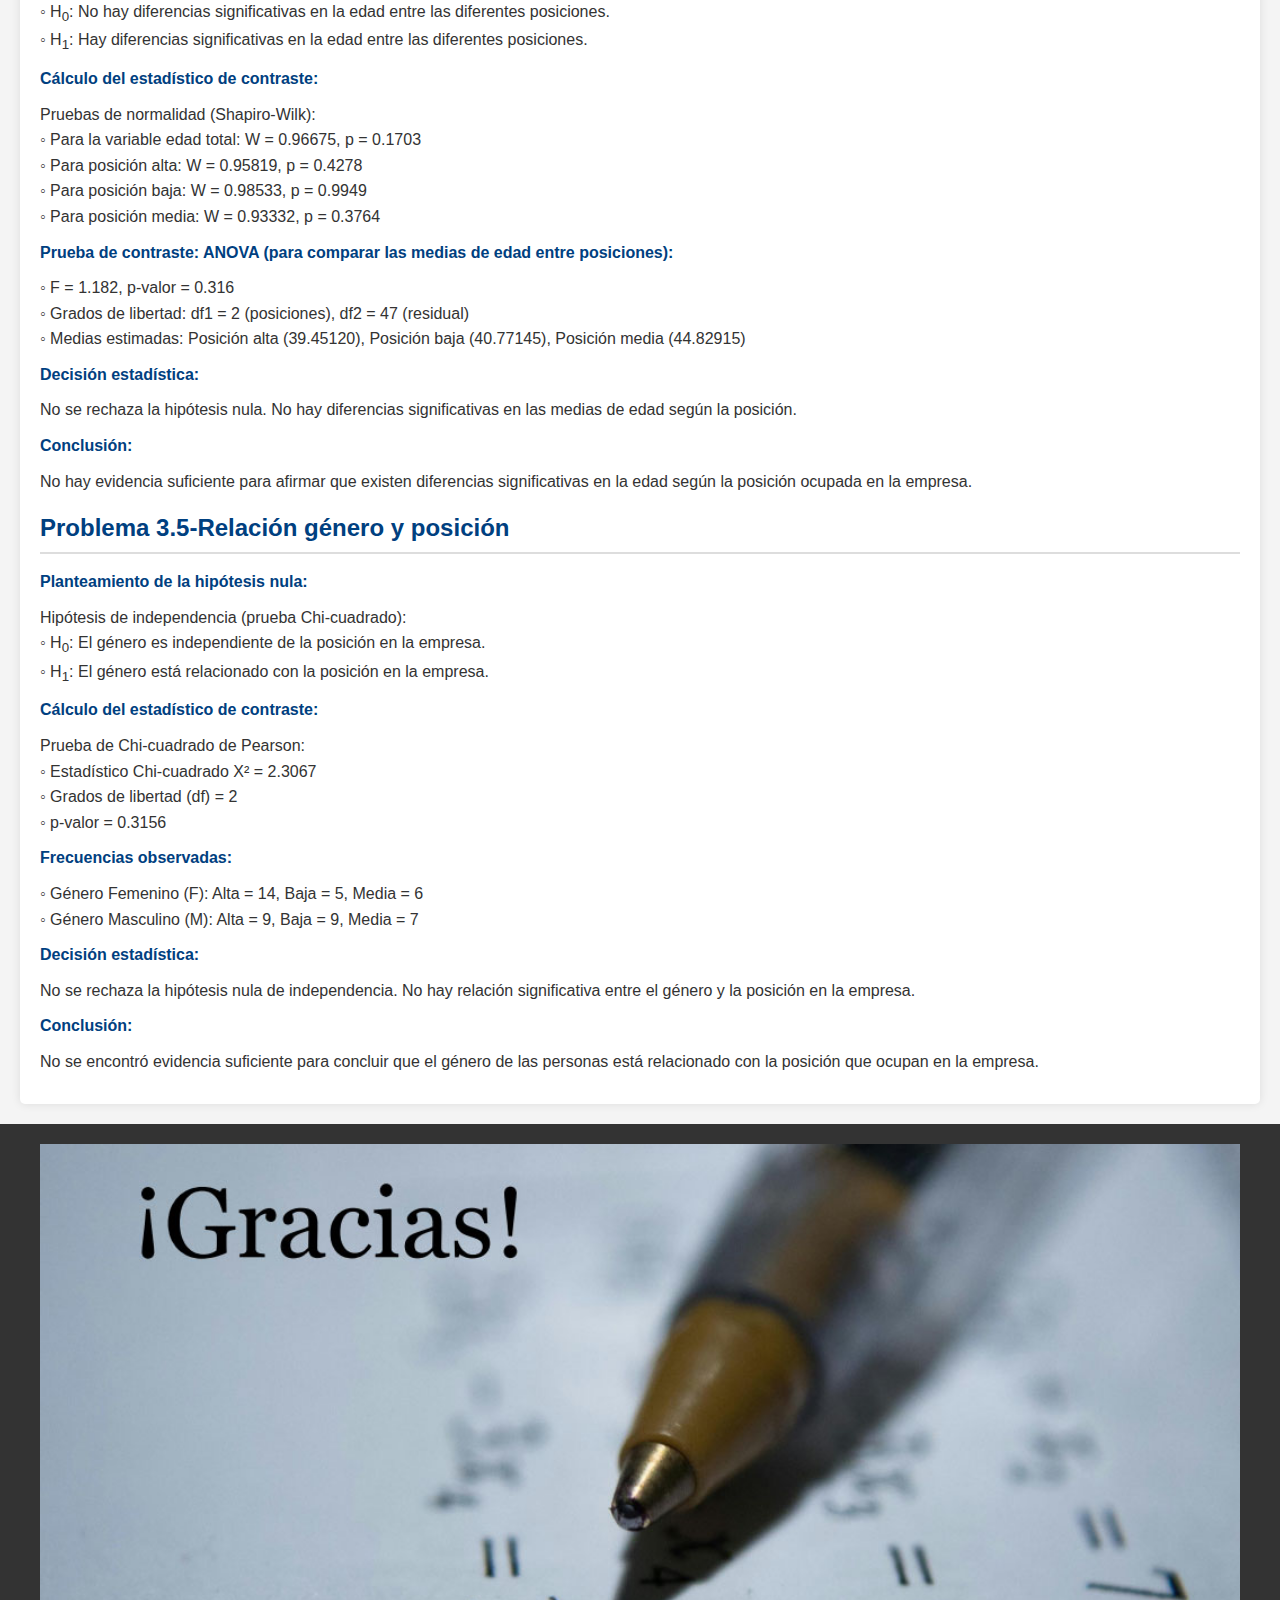
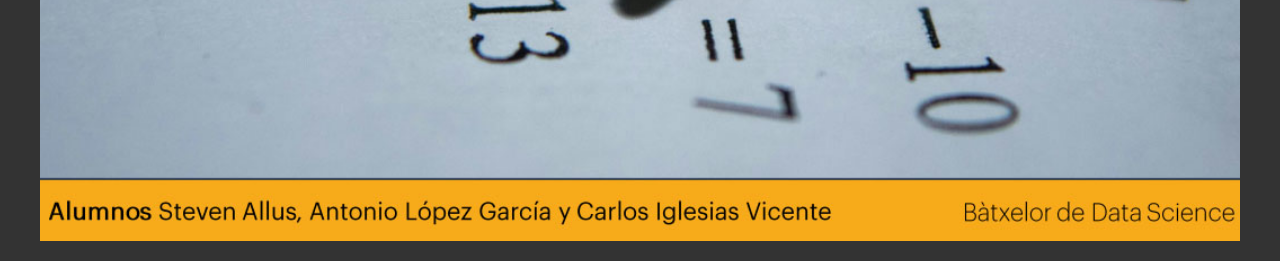
==== commit 606dbce4: "2-demo web" ====
--- a/inferencia-estadistica/inferencia-estadistica-test.html
+++ b/inferencia-estadistica/inferencia-estadistica-test.html
@@ -132,10 +132,10 @@
         </strong>
       </p>
       <p>
-        <strong>Gráfico variable n<sup>o</sup>1</strong>
+        <strong>Gráfico variable n<sup>o</sup>2</strong>
       </p>
       <img class="img-test-2" src="img/test-2-1-image-01.jpg" alt="Gráfico de la Variable 1">
-      <p class="p-test-2"><strong>Variable 1:</strong> Resultado Shapiro-Wilk (W = 0.95394, p-value = 0.04965)</p>
+      <p class="p-test-2"><strong>Variable 2:</strong> Resultado Shapiro-Wilk (W = 0.95394, p-value = 0.04965)</p>
       <p class="espacio"> </p>
       <p class="p-test-2">
         <strong>La variable 2 no sigue una distribución normal.</strong> Llegamos a esta conclusión al ser p-value
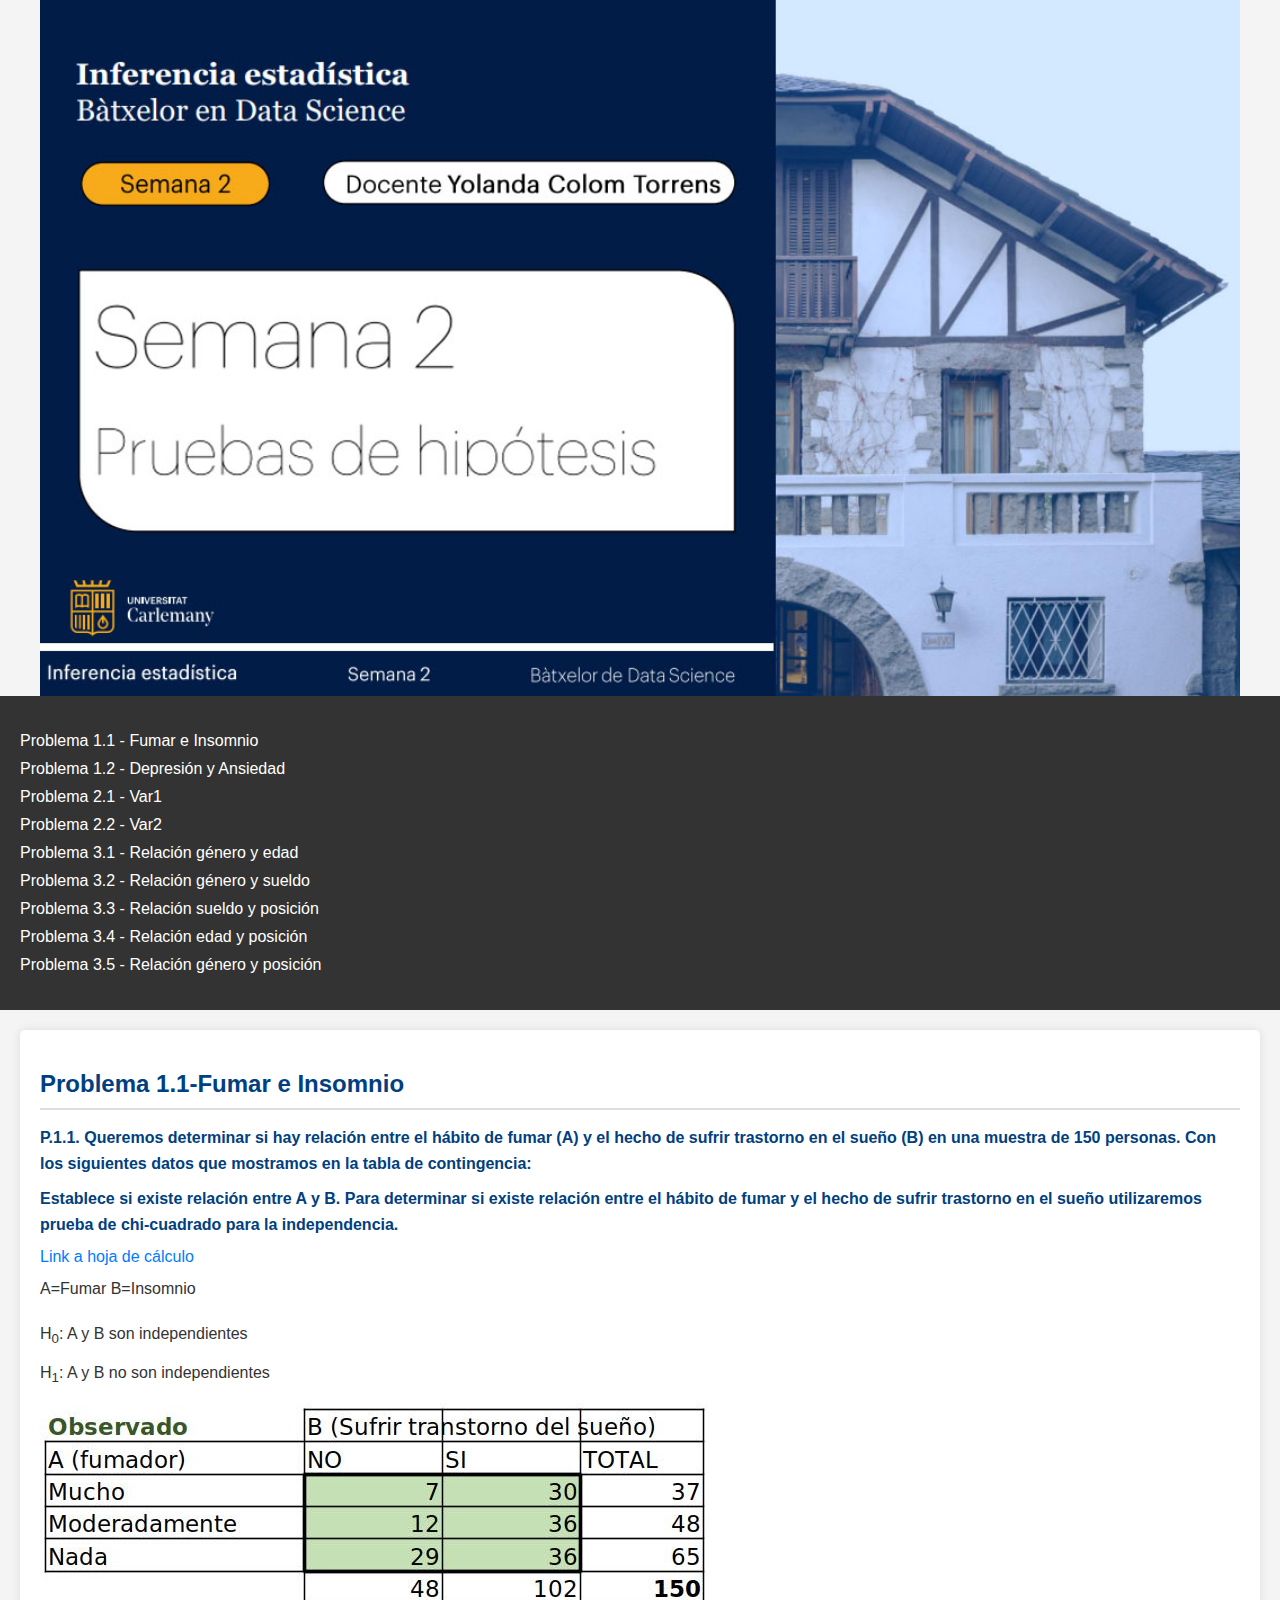
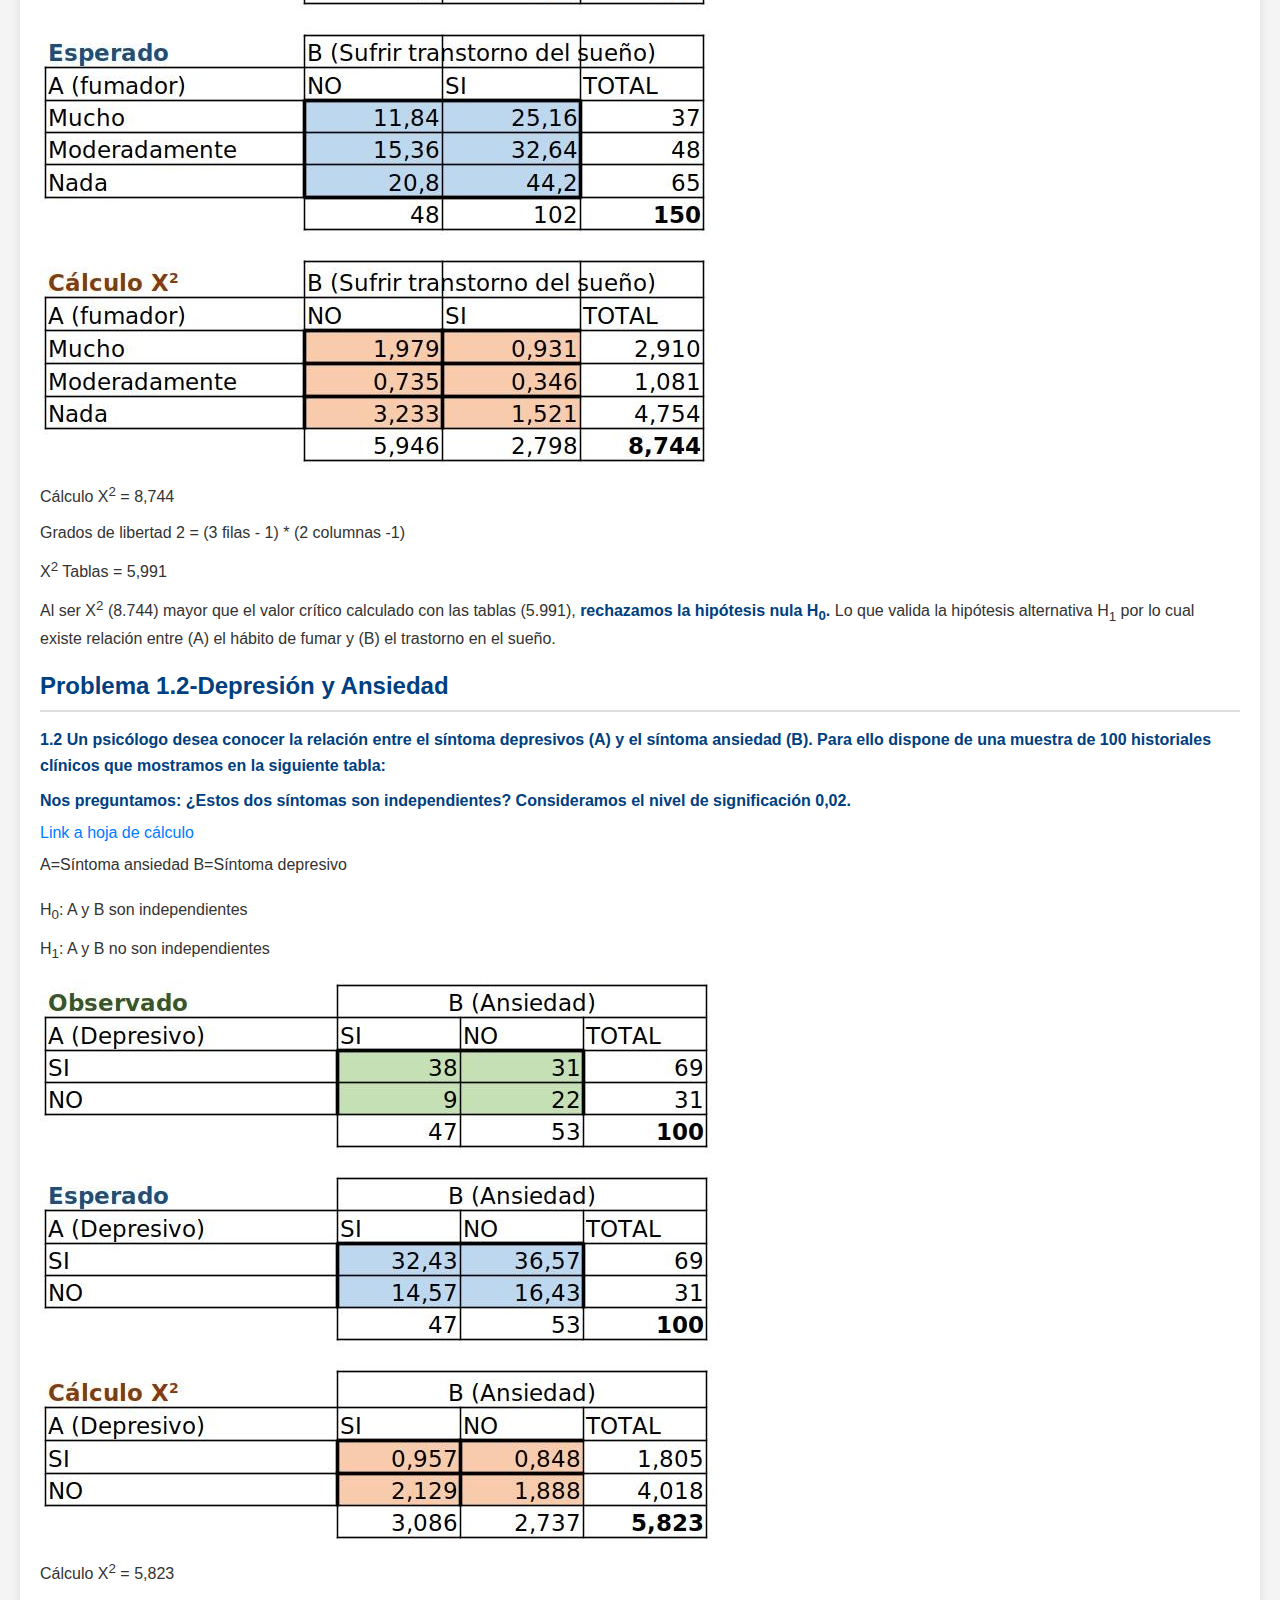
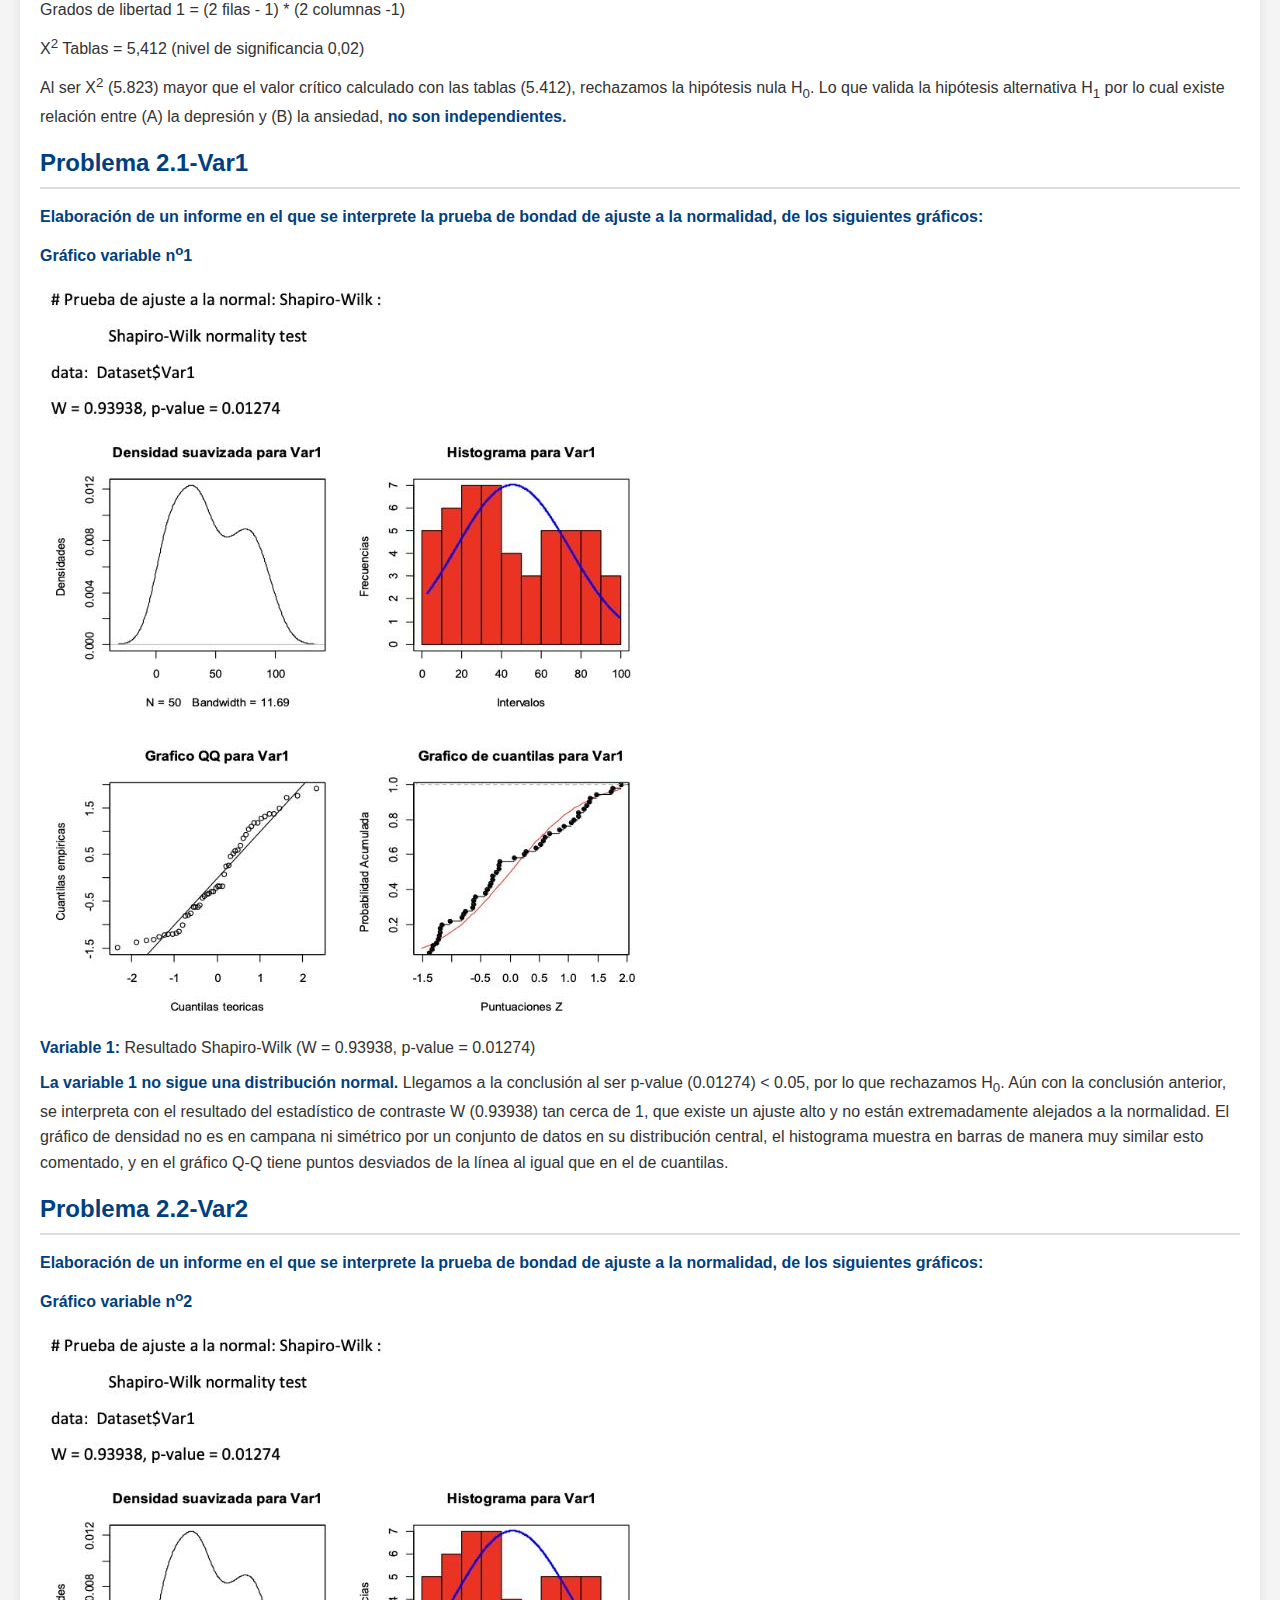
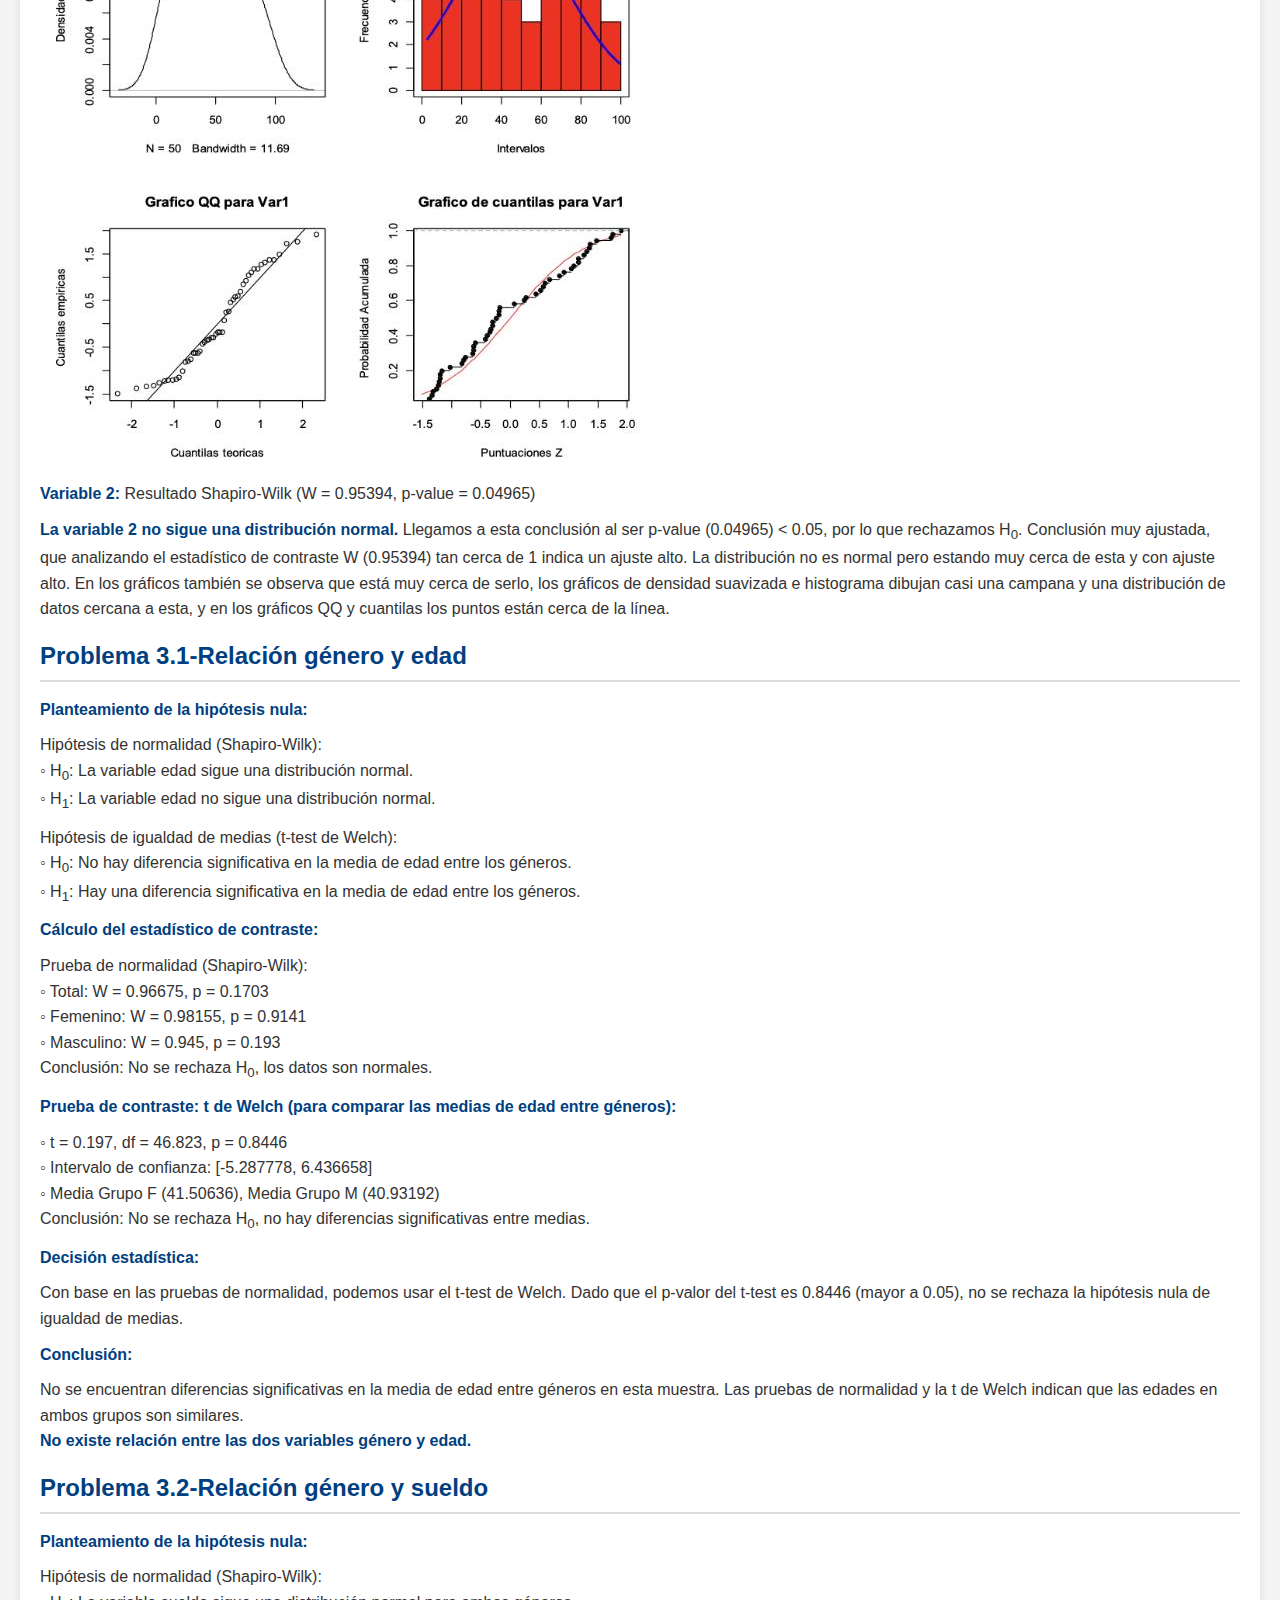
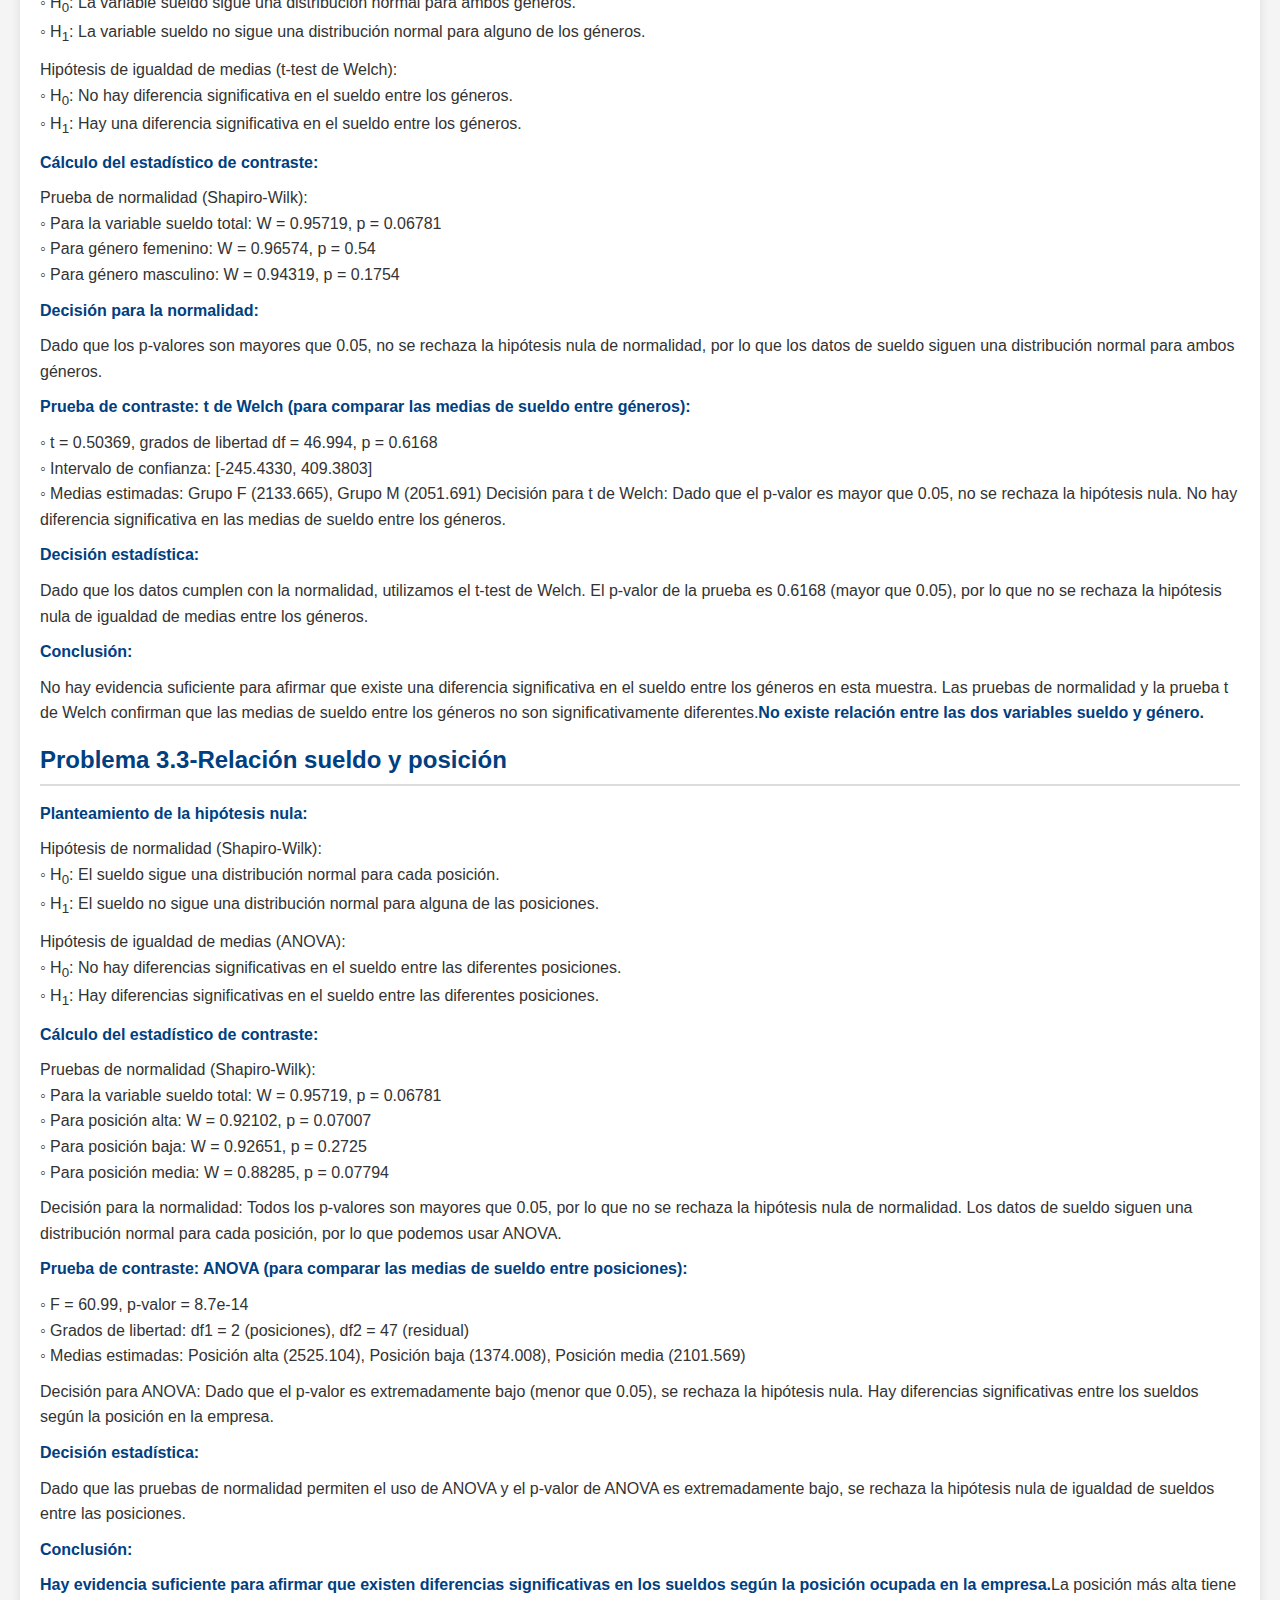
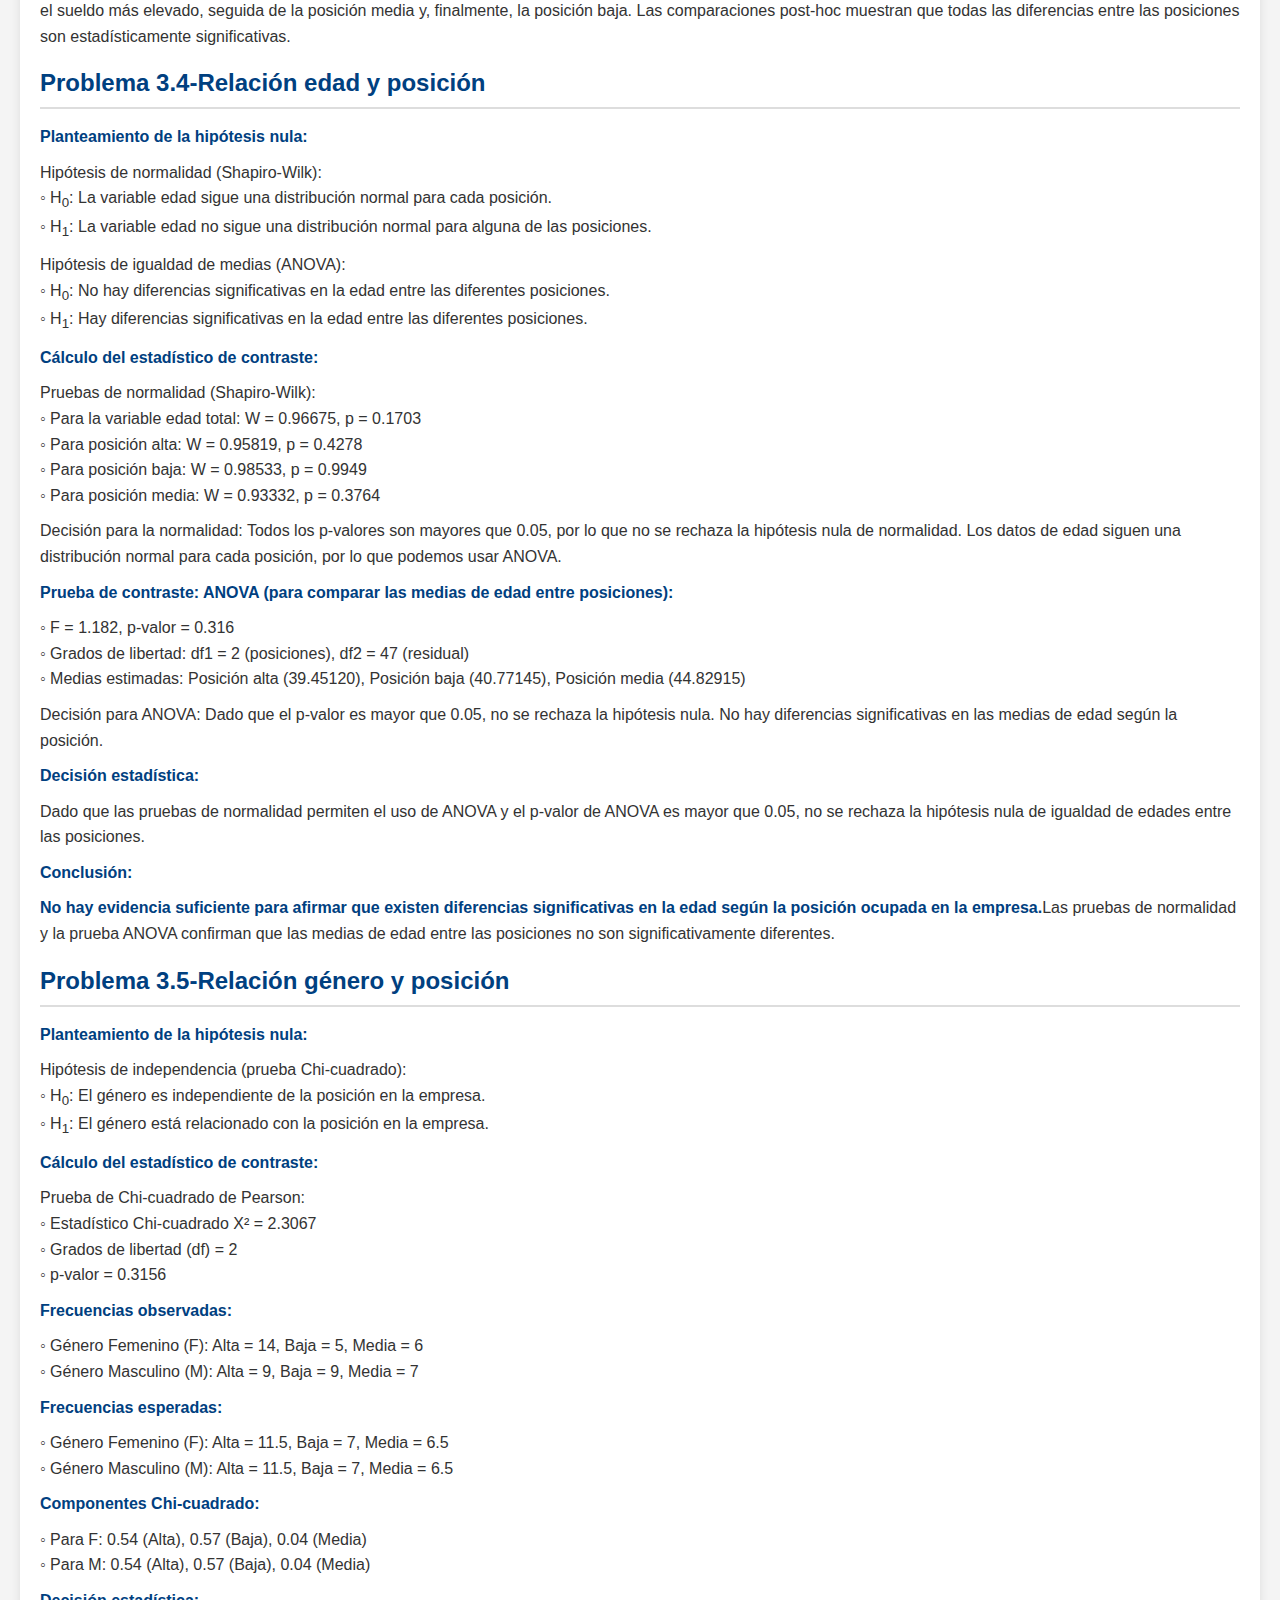
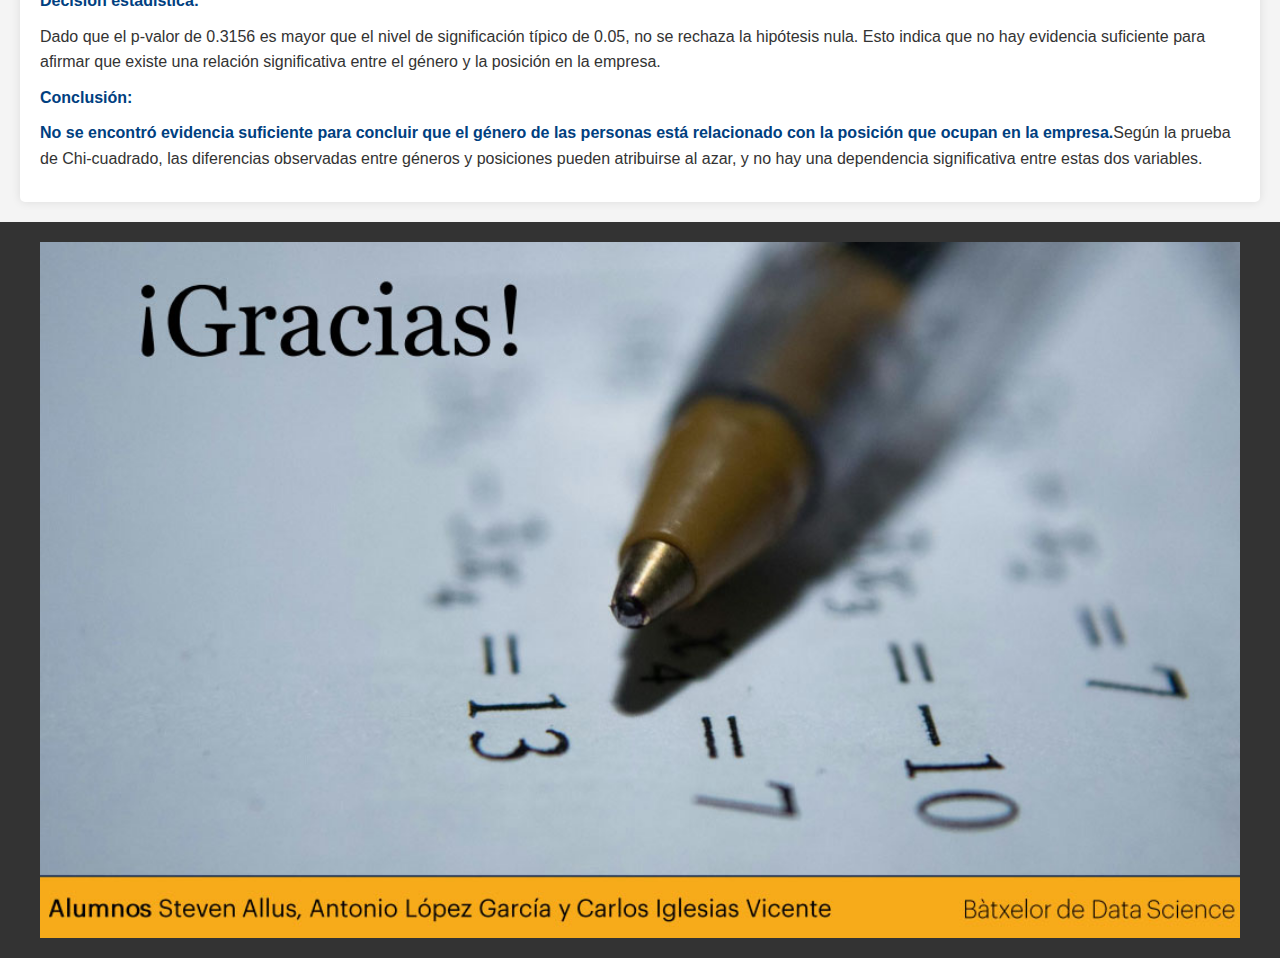
==== commit 21e9ee89: "3-demo web" ====
--- a/inferencia-estadistica/inferencia-estadistica-test.html
+++ b/inferencia-estadistica/inferencia-estadistica-test.html
@@ -99,7 +99,8 @@
       <h2>Problema 2.1-Var1</h2>
       <p>
         <strong>
-          Elaboración de un informe en el que se interprete la prueba de bondad de ajuste a la normalidad, de los
+          Elaboración de un <strong>informe</strong> en el que se interprete la prueba de bondad de ajuste a la
+          normalidad, de los
           siguientes gráficos:
         </strong>
       </p>
@@ -113,12 +114,10 @@
         <strong>La variable 1 no sigue una distribución normal.</strong> Llegamos a la conclusión al ser p-value
         (0.01274) < 0.05, por lo que rechazamos H<sub>0</sub>.
           Aún con la conclusión anterior, se interpreta con el resultado del estadístico de contraste W (0.93938) tan
-          cerca de 1,
-          que existe un ajuste alto y no están extremadamente alejados a la normalidad.
+          cerca de 1, que existe un ajuste alto y no están extremadamente alejados a la normalidad.
           El gráfico de densidad no es en campana ni simétrico por un conjunto de datos en su distribución central, el
           histograma muestra en barras de manera muy similar esto comentado, y en el gráfico Q-Q tiene puntos desviados
-          de
-          la línea al igual que en el de cuantilas.
+          de la línea al igual que en el de cuantilas.
       </p>
     </section>
 
@@ -139,11 +138,13 @@
       <p class="espacio"> </p>
       <p class="p-test-2">
         <strong>La variable 2 no sigue una distribución normal.</strong> Llegamos a esta conclusión al ser p-value
-        (0.04965) < 0.05, por lo que rechazamos H0. Conclusión muy ajustada, que analizando el estadístico de contraste
+        (0.04965) < 0.05, por lo que rechazamos H<sub>0</sub>. Conclusión muy ajustada, que analizando el estadístico de
+          contraste
           W (0.95394) tan cerca de 1 indica un ajuste alto. La distribución no es normal pero estando muy cerca de esta
           y con ajuste alto. En los gráficos también se observa que está muy cerca de serlo, los gráficos de densidad
           suavizada e histograma dibujan casi una campana y una distribución de datos cercana a esta, y en los gráficos
-          QQ y cuantilas los puntos están cerca de la línea. </p>
+          QQ y cuantilas los puntos están cerca de la línea.
+      </p>
     </section>
 
     <section id="relacion-genero-edad">
@@ -232,14 +233,22 @@
             ◦ t = 0.50369, grados de libertad df = 46.994, p = 0.6168 <br>
             ◦ Intervalo de confianza: [-245.4330, 409.3803] <br>
             ◦ Medias estimadas: Grupo F (2133.665), Grupo M (2051.691)
+            Decisión para t de Welch: Dado que el p-valor es mayor que 0.05, no se rechaza la hipótesis nula. No hay
+            diferencia significativa en las medias de sueldo entre los géneros.
           </p>
           <p><strong>Decisión estadística:</strong></p>
           <p>
-            Dado que el p-valor es mayor que 0.05, no se rechaza la hipótesis nula. No hay diferencia significativa en
-            las medias de sueldo entre los géneros.
+            Dado que los datos cumplen con la normalidad, utilizamos el t-test de Welch.
+            El p-valor de la prueba es 0.6168 (mayor que 0.05), por lo que no se rechaza la
+            hipótesis nula de igualdad de medias entre los géneros.
           </p>
           <p><strong>Conclusión:</strong></p>
-          <p>No existe relación entre las dos variables sueldo y género.</p>
+          <p>No hay evidencia suficiente para afirmar que existe una diferencia significativa
+            en el sueldo entre los géneros en esta muestra. Las pruebas de normalidad y
+            la prueba t de Welch confirman que las medias de sueldo entre los géneros no
+            son significativamente diferentes.<strong>No existe relación entre las dos variables sueldo y
+              género.</strong>
+          </p>
         </div>
       </div>
     </section>
@@ -269,6 +278,10 @@
             ◦ Para posición baja: W = 0.92651, p = 0.2725 <br>
             ◦ Para posición media: W = 0.88285, p = 0.07794
           </p>
+          <p>Decisión para la normalidad: Todos los p-valores son mayores que 0.05, 
+            por lo que no se rechaza la hipótesis nula de normalidad. Los datos de 
+            sueldo siguen una distribución normal para cada posición, por lo que 
+            podemos usar ANOVA.</p>
         </div>
 
         <div class="columna derecha">
@@ -278,14 +291,22 @@
             ◦ Grados de libertad: df1 = 2 (posiciones), df2 = 47 (residual) <br>
             ◦ Medias estimadas: Posición alta (2525.104), Posición baja (1374.008), Posición media (2101.569)
           </p>
+          <p>Decisión para ANOVA: Dado que el p-valor es extremadamente bajo (menor 
+            que 0.05), se rechaza la hipótesis nula. Hay diferencias significativas entre los 
+            sueldos según la posición en la empresa.</p>
           <p><strong>Decisión estadística:</strong></p>
           <p>
-            Dado que el p-valor es extremadamente bajo, se rechaza la hipótesis nula. Hay diferencias significativas
-            entre los sueldos según la posición en la empresa.
+            Dado que las pruebas de normalidad permiten el uso de ANOVA y el p-valor 
+            de ANOVA es extremadamente bajo, se rechaza la hipótesis nula de igualdad 
+            de sueldos entre las posiciones. 
           </p>
           <p><strong>Conclusión:</strong></p>
-          <p>Hay evidencia suficiente para afirmar que existen diferencias significativas en los sueldos según la
-            posición ocupada en la empresa.</p>
+          <p><strong>Hay evidencia suficiente para afirmar que existen diferencias significativas en los sueldos según la
+            posición ocupada en la empresa.</strong>La posición más 
+            alta tiene el sueldo más elevado, seguida de la posición media y, finalmente, 
+            la posición baja. Las comparaciones post-hoc muestran que todas las 
+            diferencias entre las posiciones son estadísticamente significativas.
+            </p>
         </div>
       </div>
     </section>
@@ -315,6 +336,9 @@
             ◦ Para posición baja: W = 0.98533, p = 0.9949 <br>
             ◦ Para posición media: W = 0.93332, p = 0.3764
           </p>
+          <p>Decisión para la normalidad: Todos los p-valores son mayores que 0.05, por lo que no 
+            se rechaza la hipótesis nula de normalidad. Los datos de edad siguen una distribución 
+            normal para cada posición, por lo que podemos usar ANOVA.</p>
         </div>
 
         <div class="columna derecha">
@@ -324,12 +348,20 @@
             ◦ Grados de libertad: df1 = 2 (posiciones), df2 = 47 (residual) <br>
             ◦ Medias estimadas: Posición alta (39.45120), Posición baja (40.77145), Posición media (44.82915)
           </p>
+          <p>Decisión para ANOVA: Dado que el p-valor es mayor que 0.05, no se rechaza la hipótesis 
+            nula. No hay diferencias significativas en las medias de edad según la posición.
+            </p>
           <p><strong>Decisión estadística:</strong></p>
-          <p>No se rechaza la hipótesis nula. No hay diferencias significativas en las medias de edad según la posición.
+          <p>Dado que las pruebas de normalidad permiten el uso de ANOVA y el p-valor de ANOVA 
+            es mayor que 0.05, no se rechaza la hipótesis nula de igualdad de edades entre las 
+            posiciones.
           </p>
           <p><strong>Conclusión:</strong></p>
-          <p>No hay evidencia suficiente para afirmar que existen diferencias significativas en la edad según la
-            posición ocupada en la empresa.</p>
+          <p><strong>No hay evidencia suficiente para afirmar que existen diferencias significativas en la edad según la
+            posición ocupada en la empresa.</strong>Las pruebas de normalidad y la prueba 
+            ANOVA confirman que las medias de edad entre las posiciones no son 
+            significativamente diferentes.
+            </p>
         </div>
       </div>
     </section>
@@ -358,15 +390,33 @@
             ◦ Género Femenino (F): Alta = 14, Baja = 5, Media = 6 <br>
             ◦ Género Masculino (M): Alta = 9, Baja = 9, Media = 7
           </p>
+
+          <p><strong>Frecuencias  esperadas:</strong></p>
+          <p>
+            ◦ Género Femenino (F): Alta = 11.5, Baja = 7, Media = 6.5 <br>
+            ◦ Género Masculino (M): Alta = 11.5, Baja = 7, Media = 6.5
+          </p>
+
+          <p><strong>Componentes Chi-cuadrado:</strong></p>
+          <p>
+            ◦ Para F: 0.54 (Alta), 0.57 (Baja), 0.04 (Media) <br>
+            ◦ Para M: 0.54 (Alta), 0.57 (Baja), 0.04 (Media)
+          </p>
         </div>
 
         <div class="columna derecha">
           <p><strong>Decisión estadística:</strong></p>
-          <p>No se rechaza la hipótesis nula de independencia. No hay relación significativa entre el género y la
-            posición en la empresa.</p>
+          <p>Dado que el p-valor de 0.3156 es mayor que el nivel de significación típico 
+            de 0.05, no se rechaza la hipótesis nula. Esto indica que no hay evidencia 
+            suficiente para afirmar que existe una relación significativa entre el 
+            género y la posición en la empresa.
+            </p>
           <p><strong>Conclusión:</strong></p>
-          <p>No se encontró evidencia suficiente para concluir que el género de las personas está relacionado con la
-            posición que ocupan en la empresa.</p>
+          <p><strong>No se encontró evidencia suficiente para concluir que el género de las personas está relacionado con la
+            posición que ocupan en la empresa.</strong>Según la prueba de Chi-cuadrado, las diferencias observadas entre 
+            géneros y posiciones pueden atribuirse al azar, y no hay una dependencia 
+            significativa entre estas dos variables.
+            </p>
         </div>
       </div>
     </section>
@@ -376,4 +426,4 @@
   </footer>
 </body>
 
-</html>
+</html>